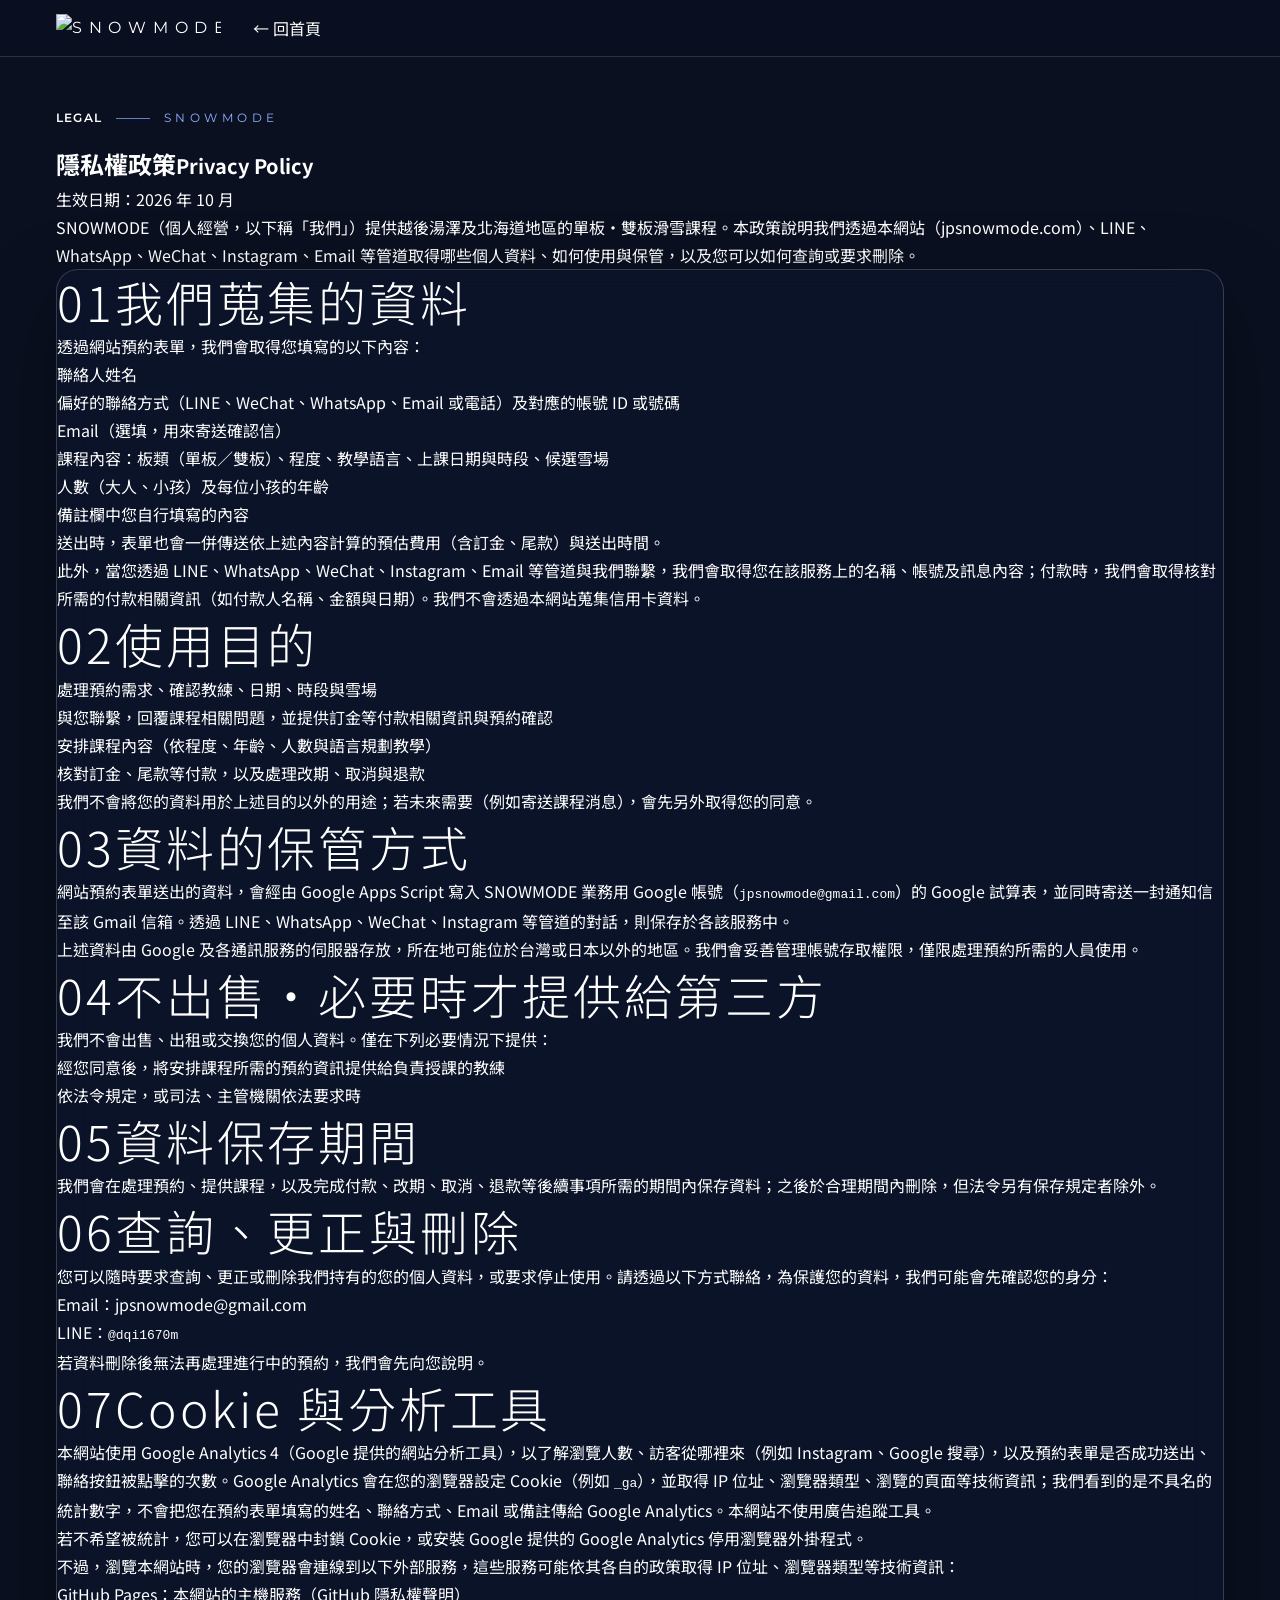
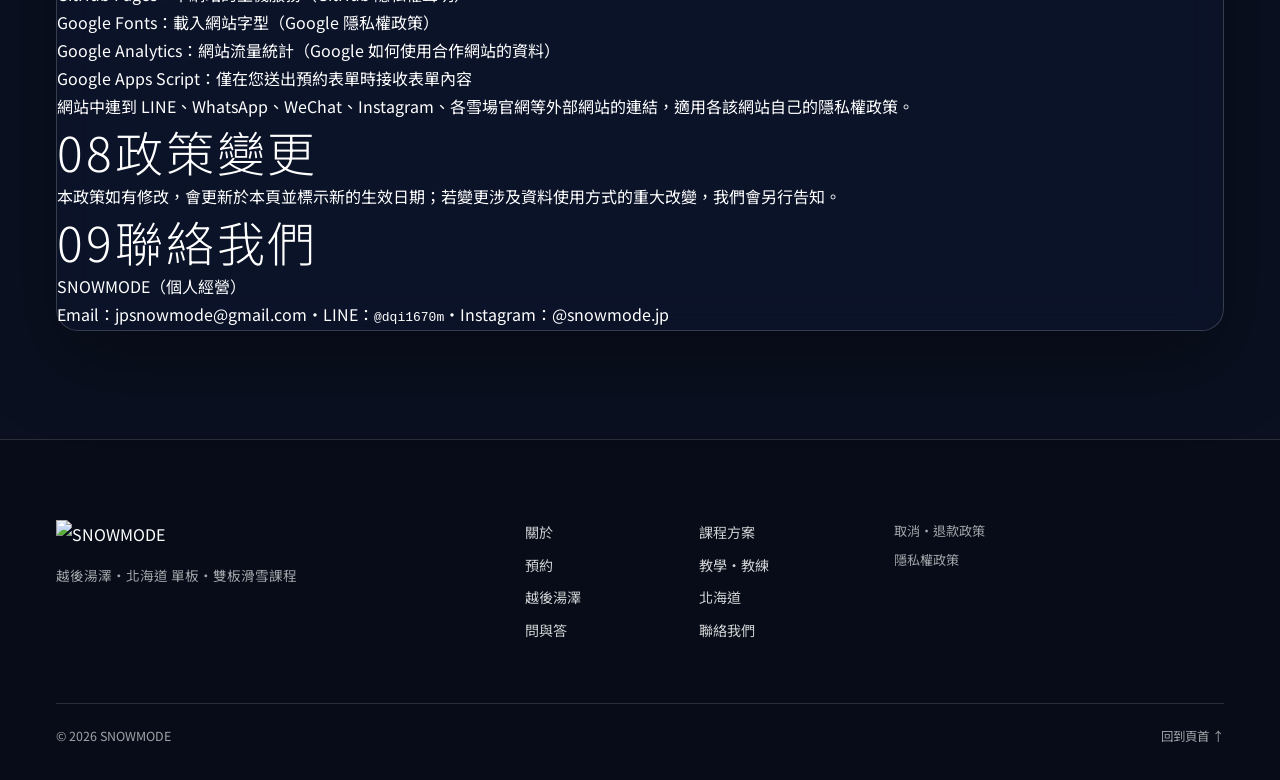
==== privacy.html @ 92a585e7 "Owner opt-out from GA4 via ?me=1" ====
<!DOCTYPE html>
<html lang="zh-Hant-TW">
<head>
<meta charset="UTF-8">
<meta name="viewport" content="width=device-width, initial-scale=1.0">
<!-- Google tag (gtag.js) -->
<script>
  (function(){try{var u=new URL(location.href),m=u.searchParams.get('me');
  if(m==='1')localStorage.setItem('snowmode_me','1');else if(m==='0')localStorage.removeItem('snowmode_me');
  if(m!==null){u.searchParams.delete('me');history.replaceState(history.state,'',u.pathname+u.search+u.hash);}
  if(localStorage.getItem('snowmode_me')==='1')window['ga-disable-G-LVQTKBTQY5']=true;}catch(e){}})();
</script>
<script async src="https://www.googletagmanager.com/gtag/js?id=G-LVQTKBTQY5"></script>
<script>
  window.dataLayer = window.dataLayer || [];
  function gtag(){dataLayer.push(arguments);}
  gtag('js', new Date());

  gtag('config', 'G-LVQTKBTQY5');
</script>
<title>隱私權政策｜SNOWMODE 滑雪學校</title>
<meta name="theme-color" content="#0a1020">
<link rel="icon" type="image/svg+xml" href="img/logo/c-carve-favicon.svg?v=full">
<link rel="icon" type="image/png" sizes="32x32" href="img/logo/c-carve-favicon-32.png?v=full">
<link rel="apple-touch-icon" sizes="180x180" href="img/logo/apple-touch-icon.png?v=full">
<link rel="icon" type="image/png" sizes="48x48" href="img/logo/favicon-48.png?v=full">
<link rel="icon" type="image/png" sizes="96x96" href="img/logo/favicon-96.png?v=full">
<link rel="icon" type="image/png" sizes="192x192" href="img/logo/favicon-192.png?v=full">
<link rel="icon" href="/favicon.ico?v=full" sizes="any">
<link rel="preconnect" href="https://fonts.googleapis.com">
<link rel="preconnect" href="https://fonts.gstatic.com" crossorigin>
<link href="https://fonts.googleapis.com/css2?family=Montserrat:wght@200;300;400;600;700&family=Noto+Sans+TC:wght@300;400;500;700&display=swap" rel="stylesheet">
<link rel="stylesheet" href="style.css?v=audit1">
<link rel="stylesheet" href="legal.css?v=1">
</head>
<body>
<header class="nav solid lg-nav" id="nav">
  <a class="brand" href="index.html" aria-label="SNOWMODE 回到首頁"><img src="img/logo/c-carve-lockup-dark.svg?v=silver" alt="SNOWMODE" width="165" height="28"></a>
  <a class="lg-home" href="index.html">← 回首頁</a>
</header>
<main>
<article class="sec lg" aria-labelledby="pp-title">
  <p class="kicker"><span>LEGAL</span>SNOWMODE</p>
  <h1 id="pp-title">隱私權<b>政策</b><small>Privacy Policy</small></h1>
  <p class="lg-meta">生效日期：2026 年 10 月</p>
  <p class="lg-lead">SNOWMODE（個人經營，以下稱「我們」）提供越後湯澤及北海道地區的單板・雙板滑雪課程。本政策說明我們透過本網站（jpsnowmode.com）、LINE、WhatsApp、WeChat、Instagram、Email 等管道取得哪些個人資料、如何使用與保管，以及您可以如何查詢或要求刪除。</p>

  <div class="glass lg-card">
    <h2><span>01</span>我們蒐集的資料</h2>
    <p>透過網站預約表單，我們會取得您填寫的以下內容：</p>
    <ul>
      <li>聯絡人姓名</li>
      <li>偏好的聯絡方式（LINE、WeChat、WhatsApp、Email 或電話）及對應的帳號 ID 或號碼</li>
      <li>Email（選填，用來寄送確認信）</li>
      <li>課程內容：板類（單板／雙板）、程度、教學語言、上課日期與時段、候選雪場</li>
      <li>人數（大人、小孩）及每位小孩的年齡</li>
      <li>備註欄中您自行填寫的內容</li>
    </ul>
    <p>送出時，表單也會一併傳送依上述內容計算的預估費用（含訂金、尾款）與送出時間。</p>
    <p>此外，當您透過 LINE、WhatsApp、WeChat、Instagram、Email 等管道與我們聯繫，我們會取得您在該服務上的名稱、帳號及訊息內容；付款時，我們會取得核對所需的付款相關資訊（如付款人名稱、金額與日期）。我們不會透過本網站蒐集信用卡資料。</p>

    <h2><span>02</span>使用目的</h2>
    <ul>
      <li>處理預約需求、確認教練、日期、時段與雪場</li>
      <li>與您聯繫，回覆課程相關問題，並提供訂金等付款相關資訊與預約確認</li>
      <li>安排課程內容（依程度、年齡、人數與語言規劃教學）</li>
      <li>核對訂金、尾款等付款，以及處理改期、取消與退款</li>
    </ul>
    <p>我們不會將您的資料用於上述目的以外的用途；若未來需要（例如寄送課程消息），會先另外取得您的同意。</p>

    <h2><span>03</span>資料的保管方式</h2>
    <p>網站預約表單送出的資料，會經由 Google Apps Script 寫入 SNOWMODE 業務用 Google 帳號（<code>jpsnowmode@gmail.com</code>）的 Google 試算表，並同時寄送一封通知信至該 Gmail 信箱。透過 LINE、WhatsApp、WeChat、Instagram 等管道的對話，則保存於各該服務中。</p>
    <p>上述資料由 Google 及各通訊服務的伺服器存放，所在地可能位於台灣或日本以外的地區。我們會妥善管理帳號存取權限，僅限處理預約所需的人員使用。</p>

    <h2><span>04</span>不出售・必要時才提供給第三方</h2>
    <p>我們不會出售、出租或交換您的個人資料。僅在下列必要情況下提供：</p>
    <ul>
      <li>經您同意後，將安排課程所需的預約資訊提供給負責授課的教練</li>
      <li>依法令規定，或司法、主管機關依法要求時</li>
    </ul>

    <h2><span>05</span>資料保存期間</h2>
    <p>我們會在處理預約、提供課程，以及完成付款、改期、取消、退款等後續事項所需的期間內保存資料；之後於合理期間內刪除，但法令另有保存規定者除外。</p>

    <h2><span>06</span>查詢、更正與刪除</h2>
    <p>您可以隨時要求查詢、更正或刪除我們持有的您的個人資料，或要求停止使用。請透過以下方式聯絡，為保護您的資料，我們可能會先確認您的身分：</p>
    <ul>
      <li>Email：<a href="mailto:jpsnowmode@gmail.com">jpsnowmode@gmail.com</a></li>
      <li>LINE：<code>@dqi1670m</code></li>
    </ul>
    <p>若資料刪除後無法再處理進行中的預約，我們會先向您說明。</p>

    <h2><span>07</span>Cookie 與分析工具</h2>
    <p>本網站使用 Google Analytics 4（Google 提供的網站分析工具），以了解瀏覽人數、訪客從哪裡來（例如 Instagram、Google 搜尋），以及預約表單是否成功送出、聯絡按鈕被點擊的次數。Google Analytics 會在您的瀏覽器設定 Cookie（例如 <code>_ga</code>），並取得 IP 位址、瀏覽器類型、瀏覽的頁面等技術資訊；我們看到的是不具名的統計數字，不會把您在預約表單填寫的姓名、聯絡方式、Email 或備註傳給 Google Analytics。本網站不使用廣告追蹤工具。</p>
    <p>若不希望被統計，您可以在瀏覽器中封鎖 Cookie，或安裝 Google 提供的 <a href="https://tools.google.com/dlpage/gaoptout" target="_blank" rel="noopener">Google Analytics 停用瀏覽器外掛程式</a>。</p>
    <p>不過，瀏覽本網站時，您的瀏覽器會連線到以下外部服務，這些服務可能依其各自的政策取得 IP 位址、瀏覽器類型等技術資訊：</p>
    <ul>
      <li>GitHub Pages：本網站的主機服務（<a href="https://docs.github.com/site-policy/privacy-policies/github-general-privacy-statement" target="_blank" rel="noopener">GitHub 隱私權聲明</a>）</li>
      <li>Google Fonts：載入網站字型（<a href="https://policies.google.com/privacy" target="_blank" rel="noopener">Google 隱私權政策</a>）</li>
      <li>Google Analytics：網站流量統計（<a href="https://policies.google.com/technologies/partner-sites" target="_blank" rel="noopener">Google 如何使用合作網站的資料</a>）</li>
      <li>Google Apps Script：僅在您送出預約表單時接收表單內容</li>
    </ul>
    <p>網站中連到 LINE、WhatsApp、WeChat、Instagram、各雪場官網等外部網站的連結，適用各該網站自己的隱私權政策。</p>

    <h2><span>08</span>政策變更</h2>
    <p>本政策如有修改，會更新於本頁並標示新的生效日期；若變更涉及資料使用方式的重大改變，我們會另行告知。</p>

    <h2><span>09</span>聯絡我們</h2>
    <p>SNOWMODE（個人經營）<br>Email：<a href="mailto:jpsnowmode@gmail.com">jpsnowmode@gmail.com</a>・LINE：<code>@dqi1670m</code>・Instagram：<a href="https://www.instagram.com/snowmode.jp/" target="_blank" rel="noopener">@snowmode.jp</a></p>
  </div>
</article>
</main>

<footer class="foot">
  <div class="wrap foot-grid">
    <div>
      <a class="foot-brand" href="index.html" aria-label="SNOWMODE 回到首頁"><img src="img/logo/c-carve-lockup-dark.svg?v=silver" alt="SNOWMODE" width="188" height="32"></a>
      <p class="foot-desc">越後湯澤・北海道 單板・雙板滑雪課程</p>
    </div>
    <nav aria-label="頁尾導覽"><a href="index.html#about">關於</a><a href="index.html#lessons">課程方案</a><a href="index.html#booking">預約</a><a href="index.html#method">教學・教練</a><a href="index.html#yuzawa">越後湯澤</a><a href="index.html#hokkaido">北海道</a><a href="index.html#faq">問與答</a><a href="index.html#contact">聯絡我們</a></nav>
    <div class="foot-legal">
      <p><a href="index.html#faq">取消・退款政策</a></p>
      <p><a href="privacy.html">隱私權政策</a></p>
    </div>
  </div>
  <div class="wrap foot-bottom">
    <p>© 2026 SNOWMODE</p>
    <a href="#nav">回到頁首 ↑</a>
  </div>
</footer>
</body>
</html>
---- style.css ----
/* SNOWMODE — style A "immersive photo" full site */
:root{
  --blue:#2f6bff; --blue-2:#8fb0ff; --blue-3:#cfdcff;
  --night:#0a1020; --night-2:#0d1629; --night-3:#111c34;
  --line:rgba(255,255,255,.14); --line-2:rgba(255,255,255,.28);
  --mute:rgba(255,255,255,.62); --ok:#7fe0b2; --warn:#ffcf8a; --bad:#ff9a9a;
  --r:22px; --pad:56px; --max:1200px;
  --sans:"Noto Sans TC",system-ui,-apple-system,"PingFang TC","Microsoft JhengHei",sans-serif;
  --lat:"Montserrat","Noto Sans TC",sans-serif;
}
*{box-sizing:border-box;margin:0;padding:0}
html{scroll-behavior:smooth;scroll-padding-top:84px;-webkit-text-size-adjust:100%}
html,body{overflow-x:clip}
body{font-family:var(--sans);background:var(--night);color:#fff;line-height:1.75;-webkit-font-smoothing:antialiased}
ul,ol{list-style:none}
img{display:block;max-width:100%}
a{color:inherit;text-decoration:none}
button,input,select,textarea{font:inherit;color:inherit}
button{cursor:pointer}
[hidden]{display:none!important}
.sr-only{position:absolute;width:1px;height:1px;overflow:hidden;clip:rect(0 0 0 0);white-space:nowrap}
:focus-visible{outline:2px solid var(--blue-2);outline-offset:3px;border-radius:6px}
.skip{position:absolute;left:12px;top:-60px;z-index:100;background:var(--blue);padding:8px 14px;border-radius:999px}
.skip:focus{top:12px}
.wrap{max-width:var(--max);margin:0 auto}

/* ---------- buttons / shared ---------- */
.btn{display:inline-flex;align-items:center;justify-content:center;gap:8px;border-radius:999px;padding:12px 26px;font-weight:700;font-size:.95rem;border:1px solid transparent;transition:transform .2s,box-shadow .2s,background .2s,border-color .2s;white-space:nowrap}
.btn-main{background:var(--blue);color:#fff;box-shadow:0 10px 30px rgba(47,107,255,.45)}
.btn-main:hover{transform:translateY(-2px);box-shadow:0 14px 36px rgba(47,107,255,.6)}
.btn-main:disabled{opacity:.6;cursor:wait;transform:none}
.btn-ghost{background:transparent;border-color:var(--line-2);color:#fff;font-weight:500}
.btn-ghost:hover{border-color:#fff}
.glass{background:rgba(14,22,44,.5);backdrop-filter:blur(18px) saturate(140%);-webkit-backdrop-filter:blur(18px) saturate(140%);border:1px solid rgba(255,255,255,.18);border-radius:var(--r);box-shadow:0 30px 80px rgba(0,0,0,.35)}
.fine{font-size:.78rem;color:var(--mute)}
.ph{font-size:.82rem;color:var(--mute);margin-top:10px}
.lbl{font-size:.82rem;color:rgba(255,255,255,.8);margin:14px 0 8px}
.chips{display:flex;flex-wrap:wrap;gap:8px}
.chips label{position:relative}
.chips input,.opt input{position:absolute;opacity:0;pointer-events:none}
.chips span{display:inline-block;padding:8px 16px;border-radius:999px;border:1px solid rgba(255,255,255,.4);font-size:.9rem;transition:.2s;cursor:pointer}
.chips label:hover span{border-color:#fff}
.chips input:checked+span{background:#fff;color:var(--night);border-color:#fff;font-weight:500}
.chips input:focus-visible+span,.opt input:focus-visible+span{outline:2px solid var(--blue-2);outline-offset:2px}
.fld{display:flex;flex-direction:column;gap:6px;font-size:.82rem;color:rgba(255,255,255,.85);margin-top:14px;min-width:0}
.fld em,.agree em{color:var(--blue-2);font-style:normal}
.fld input,.fld select,.fld textarea{width:100%;min-width:0;background:rgba(255,255,255,.1);border:1px solid rgba(255,255,255,.28);color:#fff;border-radius:12px;padding:11px 12px;font-size:.95rem;transition:border-color .2s,background .2s}
.fld textarea{resize:vertical;min-height:84px}
.fld input:focus,.fld select:focus,.fld textarea:focus{outline:none;border-color:var(--blue-2);background:rgba(255,255,255,.14)}
.fld select option{color:#111;background:#fff}
.fld input::placeholder,.fld textarea::placeholder{color:rgba(255,255,255,.4)}
.fld input[type=date]{color-scheme:dark;min-height:46px;display:block;width:100%;max-width:100%;min-width:0;box-sizing:border-box;-webkit-appearance:none;appearance:none;text-align:left}
.fld input[type=date]::-webkit-date-and-time-value{text-align:left}
.fld .invalid,.fld [aria-invalid=true]{border-color:var(--bad)!important}
.err{font-size:.76rem;color:var(--bad);min-height:0}
.err:empty{display:none}
.row2{display:grid;grid-template-columns:1fr 1fr;gap:0 14px}

/* ---------- header ---------- */
.nav{position:fixed;top:0;left:0;right:0;z-index:50;display:flex;align-items:center;gap:32px;padding:24px var(--pad);transition:background .3s,padding .3s,border-color .3s;border-bottom:1px solid transparent}
.nav.solid{background:rgba(10,16,32,.72);backdrop-filter:blur(16px);-webkit-backdrop-filter:blur(16px);padding-top:14px;padding-bottom:14px;border-bottom-color:var(--line)}
.brand{font-family:var(--lat);font-weight:400;letter-spacing:.42em;font-size:1rem;white-space:nowrap;display:inline-flex;align-items:center;position:relative;z-index:2}
.brand b{font-weight:700}
.brand img{height:28px;width:auto}
.links{display:flex;gap:28px;margin-left:auto;font-size:.9rem}
.links a{opacity:.88;transition:opacity .2s;position:relative}
.links a:hover{opacity:1}
.links a::after{content:"";position:absolute;left:0;right:0;bottom:-6px;height:1px;background:var(--blue-2);transform:scaleX(0);transition:transform .25s}
.links a:hover::after{transform:scaleX(1)}
.links .menu-cta{display:none}
.nav-cta{border:1px solid rgba(255,255,255,.6);padding:9px 22px;border-radius:999px;font-size:.88rem;transition:.2s;white-space:nowrap}
.nav-cta:hover{background:#fff;color:var(--night)}
.menu-btn{display:none;position:relative;z-index:2;width:44px;height:44px;border-radius:50%;border:1px solid rgba(255,255,255,.5);background:rgba(10,16,32,.25);margin-left:auto}
.menu-btn span{position:absolute;left:13px;right:13px;height:1.5px;background:#fff;transition:transform .3s,top .3s}
.menu-btn span:first-child{top:17px}.menu-btn span:last-child{top:25px}
.menu-open .menu-btn span:first-child{top:21px;transform:rotate(45deg)}
.menu-open .menu-btn span:last-child{top:21px;transform:rotate(-45deg)}

/* ---------- hero ---------- */
.hero{position:relative;min-height:100vh;min-height:100svh;display:grid;grid-template-columns:minmax(0,1fr) 400px;gap:56px;align-items:end;padding:130px var(--pad) 80px;overflow:hidden;isolation:isolate}
.hero-bg{position:absolute;inset:0;z-index:-2;background:url(img/hero-yuzawa.jpg) center 45%/cover no-repeat;transform:scale(1.04);animation:heroZoom 18s ease-out both}
@keyframes heroZoom{from{transform:scale(1.12)}to{transform:scale(1.04)}}
.hero::after{content:"";position:absolute;inset:0;z-index:-1;background:linear-gradient(180deg,rgba(10,16,32,.55) 0%,rgba(10,16,32,.1) 35%,rgba(10,16,32,.35) 65%,rgba(10,16,32,1) 100%),linear-gradient(90deg,rgba(10,16,32,.6),transparent 60%)}
.eyebrow{font-family:var(--lat);font-size:.76rem;letter-spacing:.4em;color:var(--blue-3);margin-bottom:18px;text-shadow:0 1px 8px rgba(0,0,0,.4)}
.hero h1{font-family:var(--lat);font-weight:200;font-size:clamp(2.6rem,6.2vw,7rem);letter-spacing:.1em;line-height:1;text-shadow:0 10px 40px rgba(0,0,0,.25)}
.hero h1 b{font-weight:700}
.lead{font-size:clamp(1.1rem,2vw,1.45rem);font-weight:300;margin-top:22px;max-width:30em;text-shadow:0 2px 16px rgba(0,0,0,.35)}
.note{font-size:.78rem;opacity:.65;margin-top:6px}
.facts{display:flex;flex-wrap:wrap;gap:14px 38px;margin-top:40px;padding-top:22px;border-top:1px solid rgba(255,255,255,.25);font-size:.86rem}
.facts dt{font-family:var(--lat);font-weight:600;font-size:.7rem;letter-spacing:.2em;color:var(--blue-2)}
.quick{padding:26px}
.quick-title{font-size:1.25rem;font-weight:700}
.mini-prog{display:flex;gap:14px;flex-wrap:wrap;font-size:.8rem;margin:10px 0 4px;padding-bottom:12px;border-bottom:1px solid rgba(255,255,255,.18)}
.mini-prog li{display:flex;align-items:center;gap:6px;opacity:.55}
.mini-prog li.on{opacity:1}
.mini-prog span{width:22px;height:22px;border-radius:50%;border:1px solid #fff;display:grid;place-items:center;font-size:.72rem}
.mini-prog li.on span{background:var(--blue);border-color:var(--blue)}
.quick-foot{display:flex;align-items:center;justify-content:space-between;gap:12px;margin-top:22px}
.quick-foot .fine{max-width:12em;line-height:1.5}
.scroll-cue{position:absolute;left:50%;bottom:22px;width:24px;height:38px;border:1px solid rgba(255,255,255,.5);border-radius:14px;transform:translateX(-50%)}
.scroll-cue span{position:absolute;left:50%;top:8px;width:2px;height:7px;margin-left:-1px;background:#fff;border-radius:2px;animation:cue 1.8s infinite}
@keyframes cue{0%{opacity:0;transform:translateY(0)}40%{opacity:1}100%{opacity:0;transform:translateY(10px)}}

/* ---------- sections ---------- */
.sec{padding:108px var(--pad);position:relative}
.sec-head{margin-bottom:44px}
.sec-head.split{display:flex;justify-content:space-between;align-items:end;gap:24px;flex-wrap:wrap}
.kicker{font-family:var(--lat);font-size:.74rem;letter-spacing:.38em;color:var(--blue-2);margin-bottom:14px;display:flex;align-items:center;gap:14px}
.kicker span{font-weight:600;color:#fff;letter-spacing:.1em}
.kicker span::after{content:"";display:inline-block;width:34px;height:1px;background:var(--blue-2);vertical-align:middle;margin-left:14px;opacity:.7}
.sec h2{font-weight:300;font-size:clamp(1.9rem,3.8vw,3rem);letter-spacing:.06em;line-height:1.3}
.sec h2 b{font-weight:700;color:var(--blue-2)}

/* lessons */
.lessons{background:linear-gradient(180deg,var(--night),var(--night-2))}
.lesson-intro{margin-bottom:40px;max-width:920px}
.lesson-lead{font-size:1.05rem;font-weight:300;line-height:1.9;color:rgba(255,255,255,.86);margin:0 0 28px;max-width:40em}
.lesson-points{display:grid;grid-template-columns:repeat(2,minmax(0,1fr));gap:16px;margin:0 0 22px;padding:0;list-style:none}
.lesson-points li{padding:22px 22px 20px;border-radius:var(--r);border:1px solid rgba(255,255,255,.12);background:linear-gradient(160deg,rgba(255,255,255,.07),rgba(255,255,255,.02))}
.lesson-points h3{font-size:1.05rem;margin:0 0 10px;letter-spacing:.04em}
.lesson-points p{margin:0;font-size:.92rem;line-height:1.75;color:rgba(255,255,255,.78)}
.lesson-points b{color:#fff;font-weight:600}
.lesson-scope{display:grid;grid-template-columns:repeat(2,minmax(0,1fr));gap:16px;margin:0 0 22px}
.lesson-inc,.lesson-exc{padding:20px 22px;border-radius:var(--r);border:1px solid rgba(255,255,255,.12);background:rgba(255,255,255,.04)}
.lesson-inc h3,.lesson-exc h3{font-size:.92rem;margin:0 0 12px;letter-spacing:.08em;color:var(--blue-2)}
.lesson-inc ul,.lesson-exc ul{margin:0;padding:0;list-style:none;display:grid;gap:8px}
.lesson-inc li,.lesson-exc li{position:relative;padding-left:16px;font-size:.9rem;line-height:1.55;color:rgba(255,255,255,.82)}
.lesson-inc li::before,.lesson-exc li::before{content:"";position:absolute;left:0;top:.55em;width:7px;height:7px;border-radius:50%}
.lesson-inc li::before{background:var(--blue-2)}
.lesson-exc li::before{background:rgba(255,255,255,.35)}
.lesson-next{font-size:.88rem;line-height:1.7;color:var(--mute);margin:0;max-width:42em}
.lesson-next a{color:#fff;text-decoration:underline;text-underline-offset:3px}
.lesson-next a:hover{color:var(--blue-2)}
@media (max-width:720px){
  .lesson-points,.lesson-scope{grid-template-columns:minmax(0,1fr)}
  .lesson-lead{font-size:.98rem}
  .lesson-points li{padding:18px 18px 16px}
}
/* ski/board switch (booking step 1) — styled after the silver c-carve logo (silver pill track + silver S-carve knob) */
.disc-switch{display:flex;align-items:center;gap:14px;flex-wrap:nowrap;max-width:100%;padding:4px 0}
.ds-label{display:inline-flex;align-items:baseline;gap:6px;font-size:.95rem;white-space:nowrap;color:rgba(255,255,255,.6);cursor:pointer;user-select:none;-webkit-user-select:none;transition:color .25s ease;padding:8px 0}
.ds-label small{font-family:var(--lat);font-size:.68rem;letter-spacing:.14em;opacity:.8}
.ds-label.on{color:#fff;font-weight:700;text-shadow:0 0 16px rgba(255,255,255,.55)}
.ds-label:hover{color:#fff}
.ds-track{position:relative;flex:none;width:76px;height:38px;border-radius:999px;padding:0;border:2px solid var(--line-2);background:rgba(255,255,255,.06);transition:background-color .25s ease,border-color .25s ease,box-shadow .25s ease}
.ds-track:hover{border-color:rgba(255,255,255,.5)}
.ds-track:focus-visible{outline:2px solid var(--blue-2);outline-offset:4px;border-radius:999px}
.ds-knob{position:absolute;top:2px;left:2px;width:30px;height:30px;border-radius:50%;box-shadow:0 2px 8px rgba(0,0,0,.4);transition:transform .25s cubic-bezier(.4,0,.2,1)}
.ds-knob img{display:block;width:100%;height:100%}
.disc-switch[data-state="雙板"] .ds-track{background:linear-gradient(180deg,#F2F4F7,#C4CAD2);border-color:rgba(255,255,255,.95);box-shadow:0 0 18px rgba(255,255,255,.35),0 0 4px rgba(255,255,255,.5),inset 0 1px 0 rgba(255,255,255,.9)}
.disc-switch[data-state="雙板"] .ds-knob{transform:translateX(38px);box-shadow:0 0 0 2px #0B0D10,0 2px 6px rgba(0,0,0,.3)}
@media (max-width:380px){.disc-switch{gap:10px}.ds-label small{display:none}}
.pkgs{display:grid;grid-template-columns:repeat(3,minmax(0,1fr));gap:22px}
.pkg{position:relative;display:flex;flex-direction:column;border-radius:var(--r);padding:32px 28px;background:linear-gradient(160deg,rgba(255,255,255,.08),rgba(255,255,255,.02));border:1px solid rgba(255,255,255,.12);transition:transform .25s,border-color .25s,box-shadow .25s}
.pkg:hover{transform:translateY(-4px);border-color:rgba(143,176,255,.5)}
.pkg.picked{border-color:var(--blue);box-shadow:0 0 0 1px var(--blue),0 20px 60px rgba(47,107,255,.3)}
.pkg-tag{line-height:0;margin:0}
.pkg-tag img{display:block;height:44px;width:auto}
.pkg h3{font-size:1.5rem;margin-top:14px}
.pkg-sub{font-size:.85rem;color:var(--mute)}
.pkg-desc{margin:14px 0;opacity:.88;font-size:.95rem}
.pkg-meta{display:flex;flex-wrap:wrap;gap:6px;font-size:.76rem}
.pkg-meta li{border:1px solid var(--line);border-radius:999px;padding:3px 10px;color:rgba(255,255,255,.75)}
.pkg-price{font-family:var(--lat);font-weight:600;font-size:1.8rem;margin:22px 0 18px;margin-top:auto;padding-top:22px}
.pkg-price small{font-family:var(--sans);font-weight:400;font-size:.78rem;color:var(--mute)}
.pkg-btn{width:100%;padding:12px;border-radius:999px;border:1px solid rgba(255,255,255,.4);background:transparent;color:#fff;font-weight:700;transition:.2s}
.pkg.picked .pkg-btn,.pkg-btn:hover{background:var(--blue);border-color:var(--blue)}

.prices{margin-top:34px;box-shadow:none;background:rgba(255,255,255,.04)}
.prices summary{list-style:none;display:flex;align-items:center;gap:16px;padding:22px 28px;cursor:pointer;flex-wrap:wrap}
.prices summary::-webkit-details-marker{display:none}
.pt-title{font-weight:700;font-size:1.1rem}
.pt-sub{font-size:.82rem;color:var(--mute)}
.pt-head{display:flex;flex-direction:column;gap:6px}
.pt-deadline{display:inline-flex;align-items:center;gap:10px;font-size:.78rem;font-weight:500;letter-spacing:.08em;color:var(--blue-2)}
.pt-deadline::before{content:"";width:18px;height:1px;background:var(--blue-2);opacity:.7}
.pt-deadline time{font-family:var(--lat);font-weight:600;letter-spacing:.06em;color:#fff}
.pt-ico{margin-left:auto;width:30px;height:30px;border-radius:50%;border:1px solid var(--line-2);position:relative;flex:none}
.pt-ico::before,.pt-ico::after{content:"";position:absolute;left:9px;right:9px;top:14px;height:1px;background:#fff;transition:transform .25s}
.pt-ico::after{transform:rotate(90deg)}
.prices[open] .pt-ico::after{transform:rotate(0)}
.pt-body{padding:0 28px 26px}
.pt-tabs{display:flex;gap:8px;flex-wrap:wrap;margin-bottom:16px}
.pt-tabs button{background:none;border:1px solid var(--line-2);border-radius:999px;padding:6px 16px;font-size:.85rem;color:#fff;transition:.2s}
.pt-tabs button.on{background:#fff;color:var(--night);border-color:#fff}
.table-scroll{overflow-x:auto;border-radius:14px;border:1px solid var(--line)}
.prices table{width:100%;border-collapse:collapse;font-size:.92rem;min-width:320px}
.prices th,.prices td{padding:14px 18px;text-align:left;border-bottom:1px solid var(--line)}
.prices tbody tr:last-child th,.prices tbody tr:last-child td{border-bottom:0}
.prices thead th{font-weight:500;font-size:.8rem;color:var(--blue-2);background:rgba(255,255,255,.04)}
.prices thead small{color:var(--mute);font-size:.72rem;margin-left:4px}
.prices td{font-family:var(--lat);font-weight:600}
.prices tbody th{font-weight:500}
.pt-note{font-size:.78rem;color:var(--mute);margin-top:14px}
.pt-note code{font-family:var(--lat);color:var(--blue-2)}
.prices tbody tr.pt-more td{font-family:var(--sans);font-weight:500;color:var(--blue-2)}
.prices+.prices{margin-top:22px}
.pt-tabs button small{font-size:.72rem;margin-left:4px;opacity:.72;font-weight:500}
.pt-panel[hidden]{display:none!important}
.prices table.hk{min-width:640px}
.prices table.hk td,.prices table.hk th{white-space:nowrap}
.prices table.hk thead th:not(:first-child){text-align:right}
.prices table.hk tbody th{text-align:left;font-weight:500}
.prices table.hk td{text-align:right;font-variant-numeric:tabular-nums;vertical-align:middle}
.price-cell{display:inline-flex;flex-direction:column;align-items:flex-end;gap:2px;line-height:1.25}
.price-cell .was{font-family:var(--lat);font-weight:500;font-size:.72rem;color:rgba(255,255,255,.42);text-decoration:line-through;text-decoration-thickness:1px;text-decoration-color:rgba(255,255,255,.45)}
.price-cell .now{font-family:var(--lat);font-weight:700;font-size:.95rem;color:#fff}
.hk-season{margin-top:18px;padding:16px 18px;border-radius:14px;border:1px solid var(--line);background:rgba(255,255,255,.03);font-size:.82rem;color:rgba(255,255,255,.82);line-height:1.7}
.hk-season strong{color:#fff;font-weight:600}
.hk-season ul{margin:8px 0 0;padding:0}
.hk-season li{display:flex;flex-wrap:wrap;gap:6px 14px;padding:4px 0;border-bottom:1px solid rgba(255,255,255,.06)}
.hk-season li:last-child{border-bottom:0}
.hk-season .lab{min-width:5.5em;color:var(--blue-2);font-weight:500}
.hk-season .dates{color:var(--mute);font-size:.78rem}
.hk-season .fee{font-family:var(--lat);font-weight:600;color:#fff;margin-left:auto}
.hk-season .hint{margin-top:10px;font-size:.76rem;color:var(--mute)}
.eb-hero{position:relative;overflow:hidden;display:flex;align-items:center;justify-content:space-between;gap:16px 28px;flex-wrap:nowrap;margin:0 0 22px;padding:26px 30px;border-radius:16px;border:1px solid rgba(143,176,255,.45);background:radial-gradient(120% 140% at 0% 0%,rgba(47,107,255,.38) 0%,rgba(47,107,255,0) 60%),linear-gradient(135deg,rgba(47,107,255,.22) 0%,rgba(14,22,44,.55) 70%);box-shadow:0 0 0 1px rgba(47,107,255,.18) inset,0 18px 50px rgba(47,107,255,.22)}
.eb-hero::after{content:"";position:absolute;inset:0;pointer-events:none;background:linear-gradient(115deg,transparent 40%,rgba(255,255,255,.07) 50%,transparent 60%)}
.eb-copy{display:flex;flex-direction:column;gap:8px;min-width:0;position:relative}
.eb-kicker{font-family:var(--lat);font-size:.72rem;font-weight:600;letter-spacing:.38em;color:var(--blue-2)}
.eb-title{margin:0;font-weight:700;line-height:1.1;letter-spacing:.08em;font-size:clamp(2rem,4.2vw,2.9rem);color:#fff;text-shadow:0 6px 30px rgba(47,107,255,.45)}
.eb-sub{margin:0;font-size:1.02rem;font-weight:500;letter-spacing:.06em;color:var(--blue-3)}
.eb-sub b,.eb-sub time{font-family:var(--lat);font-weight:700;color:#fff;letter-spacing:.04em}
.eb-badge{position:relative;flex:none;display:flex;flex-direction:column;align-items:center;justify-content:center;width:128px;height:128px;border-radius:50%;background:radial-gradient(circle at 30% 25%,#5b8cff 0%,var(--blue) 55%,#1d4fd6 100%);box-shadow:0 0 0 6px rgba(47,107,255,.18),0 14px 36px rgba(47,107,255,.5);color:#fff;line-height:1}
.eb-badge .n{font-family:var(--lat);font-weight:700;font-size:2.9rem;letter-spacing:-.02em}
.eb-badge .n small{font-family:var(--sans);font-size:1.25rem;font-weight:700;margin-left:2px}
.eb-badge .off{margin-top:6px;font-family:var(--lat);font-size:.7rem;font-weight:600;letter-spacing:.22em;opacity:.9}
.eb-badge--text .n{font-family:var(--sans);font-size:2.1rem;letter-spacing:.04em}
.eb-badge--text .off{font-size:.82rem;letter-spacing:.08em;margin-top:8px}
.est-note{font-size:.78rem;font-weight:500;color:var(--mute)}
@media (max-width:560px){
  .eb-hero{padding:20px 18px}
  .eb-title{font-size:1.9rem}
  .eb-sub{font-size:.92rem}
  .eb-badge{width:82px;height:82px;box-shadow:0 0 0 4px rgba(47,107,255,.18),0 10px 26px rgba(47,107,255,.5)}
  .eb-badge .n{font-size:1.85rem}
  .eb-badge .n small{font-size:.85rem}
  .eb-badge .off{font-size:.55rem;letter-spacing:.14em;margin-top:4px}
  .eb-badge--text .n{font-size:1.35rem}
  .eb-badge--text .off{font-size:.62rem;letter-spacing:.04em;margin-top:5px}
  .hk-season .fee{margin-left:0}
}

/* booking */
.booking{background:radial-gradient(1000px 500px at 85% 20%,rgba(47,107,255,.16),transparent 60%),linear-gradient(180deg,var(--night-2),var(--night))}
.book-grid{display:grid;grid-template-columns:minmax(0,.85fr) minmax(0,1.15fr);gap:64px;align-items:start}
.book-intro{position:sticky;top:110px}
.book-lead{margin:20px 0 28px;color:rgba(255,255,255,.8);max-width:28em}
.live{padding:22px 24px;box-shadow:none;margin-bottom:14px}
.live-title{font-family:var(--lat);font-size:.72rem;letter-spacing:.3em;color:var(--blue-2);margin-bottom:10px}
.live dl div{display:grid;grid-template-columns:4.5em 1fr;gap:10px;padding:7px 0;border-bottom:1px solid var(--line);font-size:.9rem}
.live dt{color:var(--mute)}
.live dd{overflow-wrap:anywhere;white-space:pre-line}
.live-price{display:flex;align-items:baseline;gap:10px;flex-wrap:wrap;margin-top:14px}
.live-price span{font-size:.82rem;color:var(--mute)}
.live-price strong{font-family:var(--lat);font-size:1.5rem}
.live-price small{font-size:.74rem;color:var(--mute)}
.wiz{padding:30px 32px;min-width:0}
.prog{display:grid;grid-template-columns:repeat(4,1fr);gap:8px;margin-bottom:6px}
.prog li{position:relative}
.prog button{width:100%;background:none;border:0;border-top:2px solid rgba(255,255,255,.18);padding:12px 0 0;display:flex;align-items:center;gap:8px;font-size:.85rem;color:rgba(255,255,255,.55);text-align:left;cursor:default;transition:.2s}
.prog span{width:24px;height:24px;border-radius:50%;border:1px solid currentColor;display:grid;place-items:center;font-size:.72rem;font-family:var(--lat);flex:none}
.prog li.on button{color:#fff;border-top-color:var(--blue)}
.prog li.on span{background:var(--blue);border-color:var(--blue)}
.prog li.done button{color:#fff;border-top-color:var(--blue-2);cursor:pointer}
.prog li.done span{background:rgba(143,176,255,.2);border-color:var(--blue-2)}
.step{border:0;display:none;min-width:0}
.step.on{display:block;animation:stepIn .35s ease}
@keyframes stepIn{from{opacity:0;transform:translateY(8px)}to{opacity:1;transform:none}}
.step-title{font-size:1.3rem;font-weight:700;padding-top:22px;margin-bottom:4px}
.hint{font-size:.85rem;color:var(--mute);margin-bottom:12px}
.opt3{display:grid;grid-template-columns:repeat(3,minmax(0,1fr));gap:10px}
.opt{position:relative;cursor:pointer}
.opt span{display:flex;flex-direction:column;gap:2px;height:100%;padding:14px 16px;border-radius:16px;border:1px solid rgba(255,255,255,.25);transition:.2s}
.opt b{font-size:1rem}.opt small{font-size:.76rem;color:var(--mute)}
.opt:hover span{border-color:rgba(255,255,255,.6)}
.opt input:checked+span{border-color:var(--blue);background:rgba(47,107,255,.18);box-shadow:0 0 0 1px var(--blue),0 10px 30px rgba(47,107,255,.25)}

.cal{border:1px solid var(--line);border-radius:18px;padding:14px 16px 16px;background:rgba(255,255,255,.03)}
.cal-head{display:flex;align-items:center;justify-content:space-between;margin-bottom:8px}
.cal-month{font-family:var(--lat);font-weight:600;letter-spacing:.08em}
.cal-nav{width:36px;height:36px;border-radius:50%;border:1px solid var(--line-2);background:none;font-size:1.2rem;line-height:1}
.cal-nav:disabled{opacity:.3;cursor:not-allowed}
.cal-dow,.cal-grid{display:grid;grid-template-columns:repeat(7,minmax(0,1fr));gap:4px;text-align:center}
.cal-dow span{font-size:.72rem;color:var(--mute);padding:4px 0}
.cal-grid button{aspect-ratio:1/1;max-height:46px;width:100%;border-radius:12px;border:1px solid transparent;background:none;font-family:var(--lat);font-size:.88rem;transition:.15s}
.cal-grid button:hover:not(:disabled){border-color:var(--line-2)}
.cal-grid button:disabled{opacity:.25;cursor:not-allowed}
.cal-grid button.today{border-color:rgba(143,176,255,.5)}
.cal-grid button[aria-pressed=true]{background:var(--blue);border-color:var(--blue);box-shadow:0 6px 18px rgba(47,107,255,.45);font-weight:600}
.days{display:flex;flex-direction:column;gap:8px;margin-top:14px}
.days li{display:flex;align-items:center;gap:10px;padding:8px 8px 8px 14px;border:1px solid var(--line);border-radius:14px;background:rgba(255,255,255,.04);font-size:.9rem}
.days .d-date{font-family:var(--lat);font-weight:600;min-width:6.5em}
.days select{flex:1;min-width:0;background:rgba(255,255,255,.08);border:1px solid var(--line-2);border-radius:10px;padding:6px 8px;color:#fff;font-size:.85rem}
.days select option{color:#111;background:#fff}
.days .d-del{width:32px;height:32px;border-radius:50%;border:1px solid var(--line-2);background:none;flex:none}
.days .d-del:hover{border-color:var(--bad);color:var(--bad)}
.days-empty{font-size:.85rem;color:var(--mute);margin-top:12px}
.stepper{display:flex;align-items:center;border:1px solid rgba(255,255,255,.28);border-radius:12px;overflow:hidden;background:rgba(255,255,255,.1)}
.stepper button{width:46px;height:46px;border:0;background:none;font-size:1.2rem;flex:none}
.stepper button:hover{background:rgba(255,255,255,.08)}
.fld .stepper input{border:0;background:none;text-align:center;border-radius:0;padding:0;height:46px;-moz-appearance:textfield;appearance:textfield}
.stepper input::-webkit-outer-spin-button,.stepper input::-webkit-inner-spin-button{-webkit-appearance:none;margin:0}

.summary{display:grid;grid-template-columns:6em 1fr;border:1px solid var(--line);border-radius:16px;overflow:hidden;margin-top:12px}
.summary dt,.summary dd{padding:10px 14px;border-bottom:1px solid var(--line);font-size:.9rem}
.summary dt{color:var(--mute);background:rgba(255,255,255,.03)}
.summary dd{overflow-wrap:anywhere;white-space:pre-line}
.summary dt:last-of-type,.summary dd:last-of-type{border-bottom:0}
.est{display:flex;align-items:baseline;gap:12px;flex-wrap:wrap;margin-top:16px;padding:16px 18px;border-radius:16px;background:rgba(47,107,255,.14);border:1px solid rgba(47,107,255,.5)}
.est span{font-size:.85rem;color:rgba(255,255,255,.8)}
.est strong{font-family:var(--lat);font-size:1.6rem}
.est small{font-size:.76rem;color:var(--mute)}
.est small{flex-basis:100%}
.est small .est-basis{font-weight:400}
.est strong.is-quote,.live-price strong.is-quote{font-family:var(--sans);font-size:1.05rem;font-weight:700;line-height:1.5}
.agree{display:flex;gap:10px;align-items:flex-start;margin-top:16px;font-size:.85rem;color:rgba(255,255,255,.85);cursor:pointer}
.agree input{width:18px;height:18px;margin-top:3px;accent-color:var(--blue);flex:none}
.wiz-msg{font-size:.86rem;min-height:1.4em;margin-top:14px;color:var(--warn)}
.wiz-msg.ok{color:var(--ok)}
.wiz-nav{display:flex;justify-content:flex-end;gap:10px;margin-top:10px;flex-wrap:wrap}
.wiz-est{display:none}
.sent{text-align:center;padding:40px 10px 20px}
.sent:focus{outline:none}
.done-ico{width:64px;height:64px;margin:0 auto 18px;border-radius:50%;display:grid;place-items:center;background:var(--blue);font-size:1.8rem;box-shadow:0 12px 40px rgba(47,107,255,.5)}
.sent h3{font-size:1.4rem;margin-bottom:8px}
.sent b{font-family:var(--lat)}
.done-sub{font-size:.88rem;color:var(--mute);max-width:28em;margin:12px auto 22px}

/* photo bands */
.band{position:relative;height:min(78vh,680px);min-height:380px;display:flex;align-items:center;justify-content:center;text-align:center;overflow:hidden;isolation:isolate}
.band img{position:absolute;inset:0;width:100%;height:100%;object-fit:cover;z-index:-2}
.band::after{content:"";position:absolute;inset:0;z-index:-1;background:linear-gradient(180deg,var(--night) 0%,rgba(10,16,32,.25) 22%,rgba(10,16,32,.25) 70%,var(--night) 100%)}
.band-copy{padding:0 24px}
.band-eyebrow{font-family:var(--lat);font-size:.76rem;letter-spacing:.5em;color:var(--blue-3);margin-bottom:16px;text-shadow:0 1px 10px rgba(0,0,0,.5)}
.band-line{font-weight:300;font-size:clamp(1.7rem,4.2vw,3.2rem);letter-spacing:.12em;line-height:1.5;text-shadow:0 4px 30px rgba(0,0,0,.45)}
.band-night img{object-position:center 60%}
.band-cta::after{background:linear-gradient(180deg,var(--night) 0%,rgba(10,16,32,.45) 25%,rgba(10,16,32,.55) 75%,var(--night) 100%)}
.band-cta .btn{margin-top:30px}

/* method + coaches */
.method{background:var(--night)}
.method-grid{display:grid;grid-template-columns:minmax(0,.9fr) minmax(0,1.1fr);gap:72px;align-items:start}
.method-photo{margin-top:34px;border-radius:var(--r);overflow:hidden;border:1px solid var(--line);position:relative}
.method-photo img{width:100%;height:auto;aspect-ratio:4/3;object-fit:cover;filter:saturate(.85)}
.method-photo::after{content:"";position:absolute;inset:0;background:linear-gradient(180deg,transparent 50%,rgba(10,16,32,.5))}
.principles li{display:grid;grid-template-columns:72px 1fr;gap:18px;padding:30px 0;border-bottom:1px solid var(--line)}
.principles li:first-child{padding-top:6px}
.p-no{font-family:var(--lat);font-weight:200;font-size:2.4rem;line-height:1;color:var(--blue-2)}
.principles h3{font-size:1.25rem;margin-bottom:8px}
.principles p{color:rgba(255,255,255,.75);font-size:.95rem}
.coaches{margin-top:100px}
.coaches-head{display:flex;align-items:baseline;gap:18px;flex-wrap:wrap;margin-bottom:26px}
.coaches-head h3{font-weight:300;font-size:1.8rem;letter-spacing:.1em}
.coaches-head .ph{margin:0}
.coach-row{display:grid;grid-template-columns:repeat(4,minmax(0,1fr));gap:20px}
.coach{padding:26px 22px;border-radius:var(--r);border:1px solid var(--line);background:linear-gradient(160deg,rgba(255,255,255,.07),rgba(255,255,255,.015));transition:.25s}
.coach:hover{border-color:rgba(143,176,255,.5);box-shadow:0 20px 50px rgba(47,107,255,.18);transform:translateY(-3px)}
.avatar{width:100%;aspect-ratio:1/1;border-radius:16px;margin-bottom:18px;display:grid;place-items:center;font-family:var(--lat);font-weight:200;font-size:3.4rem;color:rgba(255,255,255,.85);background:radial-gradient(circle at 30% 20%,rgba(143,176,255,.45),transparent 55%),linear-gradient(160deg,#1a2a55,#0c1428);border:1px solid var(--line)}
.coach:nth-child(2) .avatar{background:radial-gradient(circle at 70% 25%,rgba(47,107,255,.5),transparent 55%),linear-gradient(160deg,#172449,#0b1226)}
.coach:nth-child(3) .avatar{background:radial-gradient(circle at 40% 80%,rgba(143,176,255,.4),transparent 55%),linear-gradient(160deg,#1c2c58,#0d1529)}
.coach:nth-child(4) .avatar{background:radial-gradient(circle at 80% 80%,rgba(47,107,255,.45),transparent 55%),linear-gradient(160deg,#16244a,#0a1122)}
.coach-name{font-weight:700;font-size:1.05rem}
.coach-role{font-size:.82rem;color:var(--blue-2);margin-bottom:8px}
.coach-bio,.coach-lang{font-size:.84rem;color:rgba(255,255,255,.7)}

/* yuzawa */
.yuzawa{background:linear-gradient(180deg,var(--night),var(--night-2))}
.yz-head{max-width:720px}
.yz-lead{font-size:1.1rem;font-weight:300;color:rgba(255,255,255,.85);margin-top:18px}
.yz-grid{display:grid;grid-template-columns:minmax(0,1.3fr) minmax(0,1fr);gap:56px;align-items:center}
.yz-facts{display:grid;grid-template-columns:1fr 1fr;gap:18px}
.yz-facts li{padding:26px 24px;border-radius:var(--r);border:1px solid var(--line);background:rgba(255,255,255,.035)}
.yz-k{font-family:var(--lat);font-size:.7rem;letter-spacing:.3em;color:var(--blue-2)}
.yz-facts h3{font-size:1.15rem;margin:6px 0 6px}
.yz-facts li p:last-child{font-size:.9rem;color:rgba(255,255,255,.72)}
.route{padding:22px;border-radius:var(--r);border:1px solid var(--line);background:radial-gradient(400px 260px at 80% 20%,rgba(47,107,255,.2),transparent 70%),rgba(255,255,255,.02)}
.route svg{width:100%;height:auto;display:block}
.route figcaption{font-size:.76rem;color:var(--mute);margin-top:6px}
.yz-fine{margin-top:28px}

/* voices */
.voices{background:var(--night-2)}
.sample-flag{font-size:.8rem;color:var(--warn);border:1px solid rgba(255,207,138,.4);border-radius:999px;padding:5px 14px}
.voice-row{display:grid;grid-template-columns:repeat(3,minmax(0,1fr));gap:22px}
.voice{position:relative;padding:34px 28px 26px;box-shadow:none;background:rgba(255,255,255,.04);display:flex;flex-direction:column}
.voice::before{content:"“";position:absolute;top:6px;right:22px;font-family:var(--lat);font-size:5rem;line-height:1;color:var(--blue);opacity:.35}
.badge{align-self:flex-start;font-size:.72rem;color:var(--warn);border:1px solid rgba(255,207,138,.45);border-radius:999px;padding:2px 10px;margin-bottom:16px}
.voice blockquote{font-size:1rem;font-weight:300;line-height:1.9;flex:1}
.who{margin-top:22px;padding-top:16px;border-top:1px solid var(--line);font-weight:700;font-size:.92rem}
.who small{display:block;font-weight:400;color:var(--mute);font-size:.78rem}

/* faq */
.faq{background:linear-gradient(180deg,var(--night-2),var(--night))}
.faq-grid{display:grid;grid-template-columns:minmax(0,1.25fr) minmax(0,1fr);gap:64px;align-items:start}
.qa details{border-bottom:1px solid var(--line)}
.qa details:first-child{border-top:1px solid var(--line)}
.qa summary{list-style:none;cursor:pointer;padding:20px 44px 20px 0;position:relative;font-weight:500}
.qa summary::-webkit-details-marker{display:none}
.qa summary::after{content:"+";position:absolute;right:6px;top:50%;transform:translateY(-50%);font-family:var(--lat);font-weight:300;font-size:1.5rem;color:var(--blue-2);transition:transform .25s}
.qa details[open] summary::after{transform:translateY(-50%) rotate(45deg)}
.qa details p{padding:0 44px 22px 0;color:rgba(255,255,255,.75);font-size:.94rem}
.after{padding:32px 30px;border-radius:var(--r);border:1px solid var(--line);background:rgba(255,255,255,.035);position:sticky;top:110px}
.after h3{font-size:1.3rem;margin-bottom:22px}
.timeline{position:relative;margin-bottom:16px}
.timeline li{position:relative;padding:0 0 22px 40px;counter-increment:tl}
.timeline li::before{content:counter(tl);position:absolute;left:0;top:0;width:26px;height:26px;border-radius:50%;border:1px solid var(--blue-2);display:grid;place-items:center;font-family:var(--lat);font-size:.74rem;background:var(--night-2)}
.timeline li::after{content:"";position:absolute;left:13px;top:28px;bottom:2px;width:1px;background:linear-gradient(var(--blue-2),transparent)}
.timeline li:last-child::after{display:none}
.timeline li:last-child{padding-bottom:0}
.timeline li:first-child::before{background:var(--blue);border-color:var(--blue)}
.timeline b{display:block;font-size:1rem}
.timeline p{font-size:.86rem;color:rgba(255,255,255,.7)}
.timeline{counter-reset:tl}

/* contact */
.contact{background:var(--night)}
.ct-grid{display:grid;grid-template-columns:minmax(0,1fr) minmax(0,1.1fr);gap:28px;align-items:stretch}
.line-card{position:relative;padding:36px 34px;background:radial-gradient(500px 300px at 100% 0%,rgba(47,107,255,.3),transparent 70%),rgba(14,22,44,.6);box-shadow:0 30px 80px rgba(0,0,0,.35),0 0 0 1px rgba(47,107,255,.35)}
.line-k{font-family:var(--lat);font-size:.72rem;letter-spacing:.3em;color:var(--blue-2)}
.line-card h3{font-family:var(--lat);font-weight:600;font-size:2.6rem;letter-spacing:.1em;line-height:1.2;margin:4px 0 10px}
.line-id code,.ct-v code{font-family:var(--lat);font-weight:600}
.line-desc{color:rgba(255,255,255,.75);font-size:.92rem;margin:6px 0 24px;max-width:22em}
.qr{position:absolute;right:34px;top:36px;width:104px;height:104px;border-radius:14px;border:1px dashed rgba(255,255,255,.4);display:grid;place-items:center;text-align:center;font-size:.76rem;color:var(--mute);line-height:1.4;background:rgba(255,255,255,.04)}
.ct-list{display:flex;flex-direction:column;border-top:1px solid var(--line)}
.ct-list li{display:grid;grid-template-columns:7.5em minmax(0,1fr) auto;align-items:center;gap:14px;padding:20px 4px;border-bottom:1px solid var(--line);flex:1}
.ct-k{font-family:var(--lat);font-size:.8rem;letter-spacing:.14em;color:var(--blue-2)}
.ct-v{overflow-wrap:anywhere}
.ct-v small{color:var(--mute);font-size:.78rem;margin-left:4px}
.wechat-qr,.whatsapp-qr{grid-column:2/-1;justify-self:start;width:110px;height:110px;padding:6px;border-radius:12px;background:#fff;object-fit:contain;margin-top:2px}
.copy,.ct-a{border:1px solid var(--line-2);background:none;border-radius:999px;padding:7px 16px;font-size:.82rem;white-space:nowrap;transition:.2s}
.copy:hover,.ct-a:hover{background:#fff;color:var(--night);border-color:#fff}


/* contact card redesign */

.sec.contact-preview{padding-top:54px;padding-bottom:58px;min-height:100vh}
.contact-preview .sec-head{margin-bottom:28px}
.contact-card-grid{display:grid;grid-template-columns:repeat(4,minmax(0,1fr));gap:16px}
.contact-card{display:flex;flex-direction:column;min-width:0;padding:20px;border:1px solid rgba(226,230,235,.2);border-radius:18px;background:linear-gradient(155deg,rgba(242,244,247,.1),rgba(242,244,247,.035));box-shadow:0 18px 45px rgba(0,0,0,.25)}
.contact-card.is-recommended{border-color:rgba(143,176,255,.65);box-shadow:0 18px 45px rgba(0,0,0,.25),0 0 0 1px rgba(143,176,255,.14),0 0 26px rgba(47,107,255,.12)}
.contact-card-head{display:flex;align-items:center;gap:12px;min-height:50px}
.contact-card-head h3{font-family:var(--lat);font-size:1.15rem;letter-spacing:.08em;font-weight:600;line-height:1.2}
.contact-card-head p{font-size:.8rem;color:var(--mute);overflow-wrap:anywhere;line-height:1.45;margin-top:3px}
.contact-card-head code{font-family:var(--lat);font-weight:600;color:#fff}
.contact-card-icon{flex:none;width:42px;height:42px}
.contact-card-qr-space{display:grid;place-items:center;min-height:132px;margin:12px 0 14px;border-radius:12px;background:rgba(0,0,0,.13)}
.contact-card-qr{width:110px;height:110px;padding:5px;border-radius:12px;background:#fff;object-fit:contain}
.contact-card-note{text-align:center;font-family:var(--lat);font-size:.66rem;letter-spacing:.14em;line-height:1.6;color:var(--blue-2)}
.contact-card-actions{display:flex;align-items:center;justify-content:center;gap:8px;margin-top:auto}
.contact-card-action{display:inline-flex;align-items:center;justify-content:center;min-height:36px;padding:7px 13px;border:1px solid rgba(226,230,235,.34);border-radius:999px;background:rgba(242,244,247,.07);color:#fff;font-size:.78rem;white-space:nowrap;text-decoration:none;transition:.2s}
.contact-card-action:hover{background:#fff;color:var(--night);border-color:#fff}
.qr-toggle{display:none;border:0;background:none;color:var(--blue-2);font-size:.72rem;padding:6px 3px;white-space:nowrap}
.contact-card-qr-mobile{display:none}
.contact-email-row{display:grid;grid-template-columns:auto 1fr auto;align-items:center;gap:16px;margin-top:16px;padding:13px 18px;border:1px solid rgba(226,230,235,.18);border-radius:14px;background:rgba(242,244,247,.045)}
.contact-email-row>span{font-family:var(--lat);font-size:.76rem;letter-spacing:.16em;color:var(--blue-2)}
.contact-email-row>a:not(.contact-card-action){overflow-wrap:anywhere;color:rgba(255,255,255,.82)}
@media (max-width:1000px){.contact-card-grid{grid-template-columns:repeat(2,minmax(0,1fr));max-width:720px;margin:0 auto}}
@media (max-width:640px){
  .sec.contact-preview{padding-top:34px;padding-bottom:34px}
  .contact-preview .sec-head{margin-bottom:18px}
  .contact-card-grid{gap:10px}
  .contact-card{padding:13px 11px;border-radius:14px}
  .contact-card-head{gap:7px;min-height:42px;align-items:flex-start}
  .contact-card-icon{width:34px;height:34px}
  .contact-card-head h3{font-size:.92rem;letter-spacing:.04em}
  .contact-card-head p{font-size:.68rem;line-height:1.3;margin-top:2px}
  .contact-card-qr-space{min-height:0;margin:8px 0 7px;background:none}
  .contact-card-qr-space>.contact-card-qr{display:none}
  .contact-card-qr-space>.contact-card-note{font-size:.56rem;min-height:34px;display:grid;place-items:center}
  .contact-card-actions{gap:3px;flex-wrap:wrap}
  .contact-card-action{width:100%;min-height:31px;padding:5px 6px;font-size:.7rem}
  .qr-toggle{display:block}
  .contact-card-qr-mobile{margin-top:8px;justify-items:center}
  .contact-card-qr-mobile[hidden]{display:none}
  .contact-card-qr-mobile:not([hidden]){display:grid}
  .contact-card-qr-mobile .contact-card-qr{width:104px;height:104px}
  .contact-email-row{grid-template-columns:auto 1fr;gap:3px 10px;margin-top:10px;padding:10px 12px;font-size:.74rem}
  .contact-email-row .contact-card-action{grid-column:1/-1;width:auto;justify-self:start}
}
/* footer */
.foot{padding:80px var(--pad) 36px;border-top:1px solid var(--line);background:#070c18}
.foot-grid{display:grid;grid-template-columns:minmax(0,1.3fr) minmax(0,1fr) minmax(0,1fr);gap:40px}
.foot-word{font-family:var(--lat);font-weight:200;letter-spacing:.3em;font-size:clamp(1.6rem,3vw,2.3rem);line-height:1.2}
.foot-word b{font-weight:700}
.foot-desc{font-size:.85rem;color:var(--mute);margin-top:12px}
.foot nav{display:grid;grid-template-columns:1fr 1fr;gap:8px 20px;font-size:.88rem;align-content:start}
.foot nav a{opacity:.8}.foot nav a:hover{opacity:1;color:var(--blue-2)}
.foot-legal{font-size:.82rem;color:var(--mute);display:flex;flex-direction:column;gap:6px}
.foot-bottom{display:flex;justify-content:space-between;gap:16px;flex-wrap:wrap;margin-top:60px;padding-top:22px;border-top:1px solid var(--line);font-size:.78rem;color:var(--mute)}
.foot-bottom a:hover{color:#fff}

/* toast */
.toast{position:fixed;left:50%;bottom:28px;z-index:60;transform:translate(-50%,20px);opacity:0;pointer-events:none;background:rgba(14,22,44,.92);backdrop-filter:blur(12px);border:1px solid var(--line-2);padding:10px 20px;border-radius:999px;font-size:.88rem;transition:.3s;max-width:calc(100vw - 32px);text-align:center}
.toast.show{opacity:1;transform:translate(-50%,0)}

/* reveal */
.rv{opacity:0;transform:translateY(22px);transition:opacity .8s ease,transform .8s ease}
.rv.in{opacity:1;transform:none}

/* ---------- responsive ---------- */
@media (max-width:1100px){
  :root{--pad:36px}
  .links{gap:20px}
  .coach-row{grid-template-columns:repeat(2,minmax(0,1fr))}
  .book-grid{gap:40px}
}
@media (max-width:1000px){
  .hero{grid-template-columns:minmax(0,1fr);align-items:start;padding-top:120px;gap:40px}
  .quick{max-width:520px}
  .scroll-cue{display:none}
  .pkgs,.voice-row{grid-template-columns:minmax(0,1fr)}
  .pkgs{max-width:620px}
  .book-grid,.method-grid,.yz-grid,.faq-grid,.ct-grid{grid-template-columns:minmax(0,1fr)}
  .book-intro,.after{position:static}
  .live{display:none}
  .wiz-est{display:flex;align-items:baseline;justify-content:space-between;gap:12px;margin-top:6px;padding:10px 16px;border-radius:14px;background:rgba(255,255,255,.05);border:1px solid var(--line)}
  .wiz-est span{flex:none;font-size:.82rem;color:var(--mute)}
  .wiz-est strong{font-family:var(--lat);font-size:1.15rem;color:#E2E6EB;text-align:right}
  .wiz-est strong.is-quote{font-family:var(--sans);font-size:.92rem;font-weight:700;line-height:1.5}
  .step[data-step="4"].on ~ .wiz-est{display:none}
  .method-grid{gap:40px}
  .method-photo{max-width:620px}
  .route{max-width:560px}
  .sec{padding:96px var(--pad)}
}
@media (max-width:860px){
  .nav{gap:16px}
  .nav-cta{display:none}
  .menu-btn{display:block}
  .links{position:fixed;inset:0;z-index:1;flex-direction:column;justify-content:center;align-items:flex-start;gap:6px;padding:100px 32px 40px;margin:0;background:rgba(7,12,24,.97);backdrop-filter:blur(20px);-webkit-backdrop-filter:blur(20px);font-size:1.5rem;font-weight:300;letter-spacing:.08em;opacity:0;visibility:hidden;transition:opacity .3s,visibility .3s}
  .links a{padding:8px 0;opacity:1}
  .links a::after{display:none}
  .links .menu-cta{display:inline-flex;margin-top:24px;font-size:1rem;font-weight:700;letter-spacing:0;background:var(--blue);padding:12px 28px;border-radius:999px}
  .menu-open .links{opacity:1;visibility:visible}
  .menu-open .nav{background:transparent;backdrop-filter:none;border-bottom-color:transparent}
}
@media (max-width:640px){
  :root{--pad:20px;--r:18px}
  .nav{padding:16px var(--pad)}
  .nav.solid{padding-top:10px;padding-bottom:10px}
  .brand{letter-spacing:.3em;font-size:.92rem}
  .hero{padding:104px var(--pad) 56px;min-height:auto;gap:32px}
  .hero h1{font-size:10.8vw;letter-spacing:.03em}
  .hero::after{background:linear-gradient(180deg,rgba(10,16,32,.6) 0%,rgba(10,16,32,.35) 30%,rgba(10,16,32,.55) 55%,rgba(10,16,32,.85) 80%,var(--night) 100%)}
  .facts{text-shadow:0 1px 8px rgba(0,0,0,.6)}
  .band-powder img{object-position:68% center}
  .eyebrow{letter-spacing:.22em;font-size:.7rem}
  .facts{gap:12px 26px;margin-top:30px}
  .quick{padding:20px}
  .quick-foot{flex-direction:column;align-items:stretch}
  .quick-foot .fine{max-width:none;text-align:center;order:2}
  .sec{padding:80px var(--pad)}
  .sec-head{margin-bottom:32px}
  .pkg{padding:26px 22px}
  .prices summary{padding:18px 20px}
  .pt-body{padding:0 20px 20px}
  .prices th,.prices td{padding:12px 12px}
  .wiz{padding:22px 18px}
  .prog button{flex-direction:column;align-items:flex-start;gap:4px;font-size:.78rem}
  .opt3{grid-template-columns:minmax(0,1fr)}
  .opt span{flex-direction:row;align-items:baseline;gap:10px}
  .row2{grid-template-columns:minmax(0,1fr)}
  .cal{padding:12px 10px 12px}
  .cal-grid button{border-radius:10px;font-size:.84rem}
  .days li{flex-wrap:wrap}
  .days select{order:3;flex-basis:100%}
  .days .d-del{margin-left:auto}
  .summary{grid-template-columns:5em 1fr}
  .wiz-nav .btn{flex:1}
  .band{height:62vh;min-height:340px;max-height:520px}
  .principles li{grid-template-columns:52px 1fr;gap:12px;padding:24px 0}
  .p-no{font-size:1.9rem}
  .coaches{margin-top:72px}
  .coach-row{gap:12px}
  .coach{padding:16px 14px}
  .avatar{font-size:2.4rem;margin-bottom:12px;border-radius:12px}
  .coach-bio,.coach-lang{font-size:.78rem}
  .yz-facts{grid-template-columns:minmax(0,1fr);gap:12px}
  .yz-facts li{padding:20px}
  .voice{padding:28px 22px 22px}
  .after{padding:26px 20px}
  .line-card{padding:28px 22px}
  .line-card h3{font-size:2.1rem}
  .qr{position:static;margin-top:22px;width:96px;height:96px}
  .line-card .btn{width:100%}
  .ct-list li{grid-template-columns:minmax(0,1fr) auto;gap:4px 12px;padding:16px 2px}
  .ct-k{grid-column:1/-1}
  .wechat-qr,.whatsapp-qr{grid-column:1/-1;width:110px;height:110px;margin-top:8px}
  .foot{padding:60px var(--pad) 28px}
  .foot-grid{grid-template-columns:minmax(0,1fr);gap:30px}
  .foot-bottom{flex-direction:column;gap:6px;margin-top:40px}
}
@media (prefers-reduced-motion:reduce){
  *,*::before,*::after{animation:none!important;transition:none!important;scroll-behavior:auto!important}
  .rv{opacity:1;transform:none}
  .ds-knob,.ds-track,.ds-label{transition:none!important}
}

/* people controls */
.people-controls{display:grid;grid-template-columns:repeat(2,minmax(0,1fr));gap:8px}
.person-control{display:flex;flex-direction:column;gap:5px;font-size:.78rem;color:var(--mute)}
.child-ages{display:grid;grid-template-columns:repeat(2,minmax(0,1fr));gap:8px;margin-top:8px}
.age-field{display:flex;flex-direction:column;gap:5px;font-size:.78rem;color:var(--mute)}
.age-field select{width:100%;min-width:0;background:rgba(255,255,255,.1);border:1px solid rgba(255,255,255,.28);color:#fff;border-radius:12px;padding:9px 10px;font-size:.86rem}
.age-field select:focus{outline:none;border-color:var(--blue-2);background:rgba(255,255,255,.14)}
.age-field select option{color:#111;background:#fff}
.single-pkg{grid-template-columns:minmax(0,1fr);max-width:760px}
.single-pkg .pkg{min-height:260px}
@media (max-width:600px){.people-controls,.child-ages{grid-template-columns:minmax(0,1fr)}}

/* selected SNOWMODE lockup */
.foot-brand{display:inline-flex;align-items:center}
.foot-brand img{display:block;width:auto;height:32px}

/* hero lockup: selected c-carve switch plus live text wordmark */
.hero h1{display:flex;align-items:center;gap:.16em;white-space:nowrap}
.hero-switch{display:block;flex:none;height:.72em;width:auto}

/* Keep hero party steppers readable beside the date field. */
.quick .row2{grid-template-columns:minmax(0,1fr)}
.people-controls .stepper{min-width:126px}
.people-controls .stepper input{min-width:40px}

.avatar-photo{overflow:hidden;padding:0}
.avatar-photo img{width:100%;height:100%;object-fit:cover;display:block}

/* ===== hero snow mode switch (OFF: calm hero · ON: colour + bokeh snow + booking CTA) ===== */
.hero-copy,.hero .quick{position:relative;z-index:1}
.hero .scroll-cue{z-index:1}

/* the switch itself (replaces the static symbol img) */
.hero h1 .hero-switch{appearance:none;background:none;border:0;padding:0;margin:0;color:inherit;
  height:.72em;width:auto;aspect-ratio:3/2;border-radius:999px;cursor:pointer;-webkit-tap-highlight-color:transparent;
  position:relative;touch-action:manipulation}
.hero-switch .ss-svg{display:block;height:100%;width:auto;overflow:visible}
.hero-switch:focus{outline:none}
.hero-switch:focus-visible{outline:2px solid var(--blue-2);outline-offset:6px}
/* bigger tap target than the drawn glyph */
.hero-switch::before{content:"";position:absolute;inset:-10px -6px}

.ss-fill{fill:#0B0D10;fill-opacity:0;transition:fill-opacity .35s ease}
.ss-track{fill:url(#ssTc);transition:fill .35s ease}
.ss-knob{transform:translateX(0);transition:transform .35s cubic-bezier(.3,.7,.2,1)}
.ss-knob-bg{fill:url(#ssKc);transition:fill .35s ease}
.ss-knob-s{fill:#2F3540;transition:fill .35s ease}
.hero-switch .ss-svg{transition:filter .5s ease}

/* OFF (only once JS has armed the hero) */
.hero.ss:not(.is-on) .ss-track{fill:rgba(255,255,255,.42)}
.hero.ss:not(.is-on) .ss-knob{transform:translateX(-160px)}
.hero.ss:not(.is-on) .ss-knob-bg{fill:#7d869c}
.hero.ss:not(.is-on) .ss-knob-s{fill:rgba(255,255,255,.85)}
.hero.ss:not(.is-on) .ss-knob-in{transform-box:fill-box;transform-origin:center;animation:ssPulse 2.8s ease-in-out 1.2s infinite}
@keyframes ssPulse{0%,70%,100%{transform:scale(1)}82%{transform:scale(.9)}}
.hero-switch:hover .ss-knob-in{animation-play-state:paused}
/* ON: lit silver track (gap ring around the knob darkened like the logo) + soft white glow */
.hero.is-on .ss-fill{fill-opacity:.35}
.hero.is-on .ss-svg{filter:drop-shadow(0 0 .12em rgba(255,255,255,.45))}

/* hero photo calm → full colour */
.hero-bg{transition:filter .8s ease}
.hero::before{content:"";position:absolute;inset:0;z-index:-1;background:rgba(8,12,26,.42);opacity:0;transition:opacity .8s ease;pointer-events:none}
.hero.ss:not(.is-on) .hero-bg{filter:grayscale(.55) saturate(.7) brightness(.82)}
.hero.ss:not(.is-on)::before{opacity:1}

/* snowfall canvas: above photo + overlay, below copy */
.snow-canvas{position:absolute;left:0;top:0;width:100%;height:100%;-webkit-mask-image:linear-gradient(#000 72%,transparent);mask-image:linear-gradient(#000 72%,transparent);z-index:0;pointer-events:none;opacity:0;transition:opacity .8s ease}
.hero.is-on .snow-canvas{opacity:1}
/* v2: snowfall level is faded in JS (~1.5s); keep the canvas itself always visible while flakes drift out */
.hero.ss .snow-canvas{opacity:1;transition:none}
/* v2: very subtle cool light haze + slightly brighter grade when ON */
.hero-bg::after{content:"";position:absolute;inset:0;background:radial-gradient(120% 70% at 62% 12%,rgba(225,236,255,.16),rgba(225,236,255,.05) 45%,transparent 75%);opacity:0;transition:opacity 1.6s ease}
.hero.is-on .hero-bg::after{opacity:1}
.hero.is-on .hero-bg{filter:brightness(1.04) saturate(1.04)}

/* slot under the wordmark: hint (off) / status + CTA (on) share one cell → no layout shift */
.snow-slot{display:grid;margin:22px 0 4px;min-height:0}
.snow-slot>*{grid-area:1/1}
.hero:not(.ss) .snow-slot{display:none}
.snow-hint{align-self:start;font-family:var(--lat);font-size:.72rem;font-weight:400;letter-spacing:.22em;text-transform:uppercase;color:rgba(255,255,255,.62);
  padding-left:calc(clamp(2.6rem,6.2vw,7rem)*.08);transition:opacity .3s ease,transform .3s ease}
.snow-hint span{display:inline-block;margin-right:.35em;font-size:1.25em;line-height:1}
/* hint bob: quick hop (8px) + small rebound, then a rest; text brightens with a soft silver glow at the top of the hop */
@keyframes ssNudge{
  0%,58%{transform:translateY(0);color:rgba(255,255,255,.62);text-shadow:none;animation-timing-function:cubic-bezier(.2,.75,.3,1)}
  68%{transform:translateY(-8px);color:rgba(255,255,255,.95);text-shadow:0 0 10px rgba(242,244,247,.55);animation-timing-function:cubic-bezier(.55,0,.8,.3)}
  77%{transform:translateY(0);color:rgba(255,255,255,.8);text-shadow:0 0 6px rgba(242,244,247,.3);animation-timing-function:cubic-bezier(.2,.75,.3,1)}
  83%{transform:translateY(-3px);color:rgba(255,255,255,.85);text-shadow:0 0 6px rgba(242,244,247,.3);animation-timing-function:cubic-bezier(.55,0,.8,.3)}
  89%,100%{transform:translateY(0);color:rgba(255,255,255,.62);text-shadow:none}
}
.hero:not(.is-on) .snow-hint{animation:ssNudge 2.2s 1.2s infinite}
.snow-on{display:flex;flex-direction:column;align-items:flex-start;gap:12px}
.snow-status{font-family:var(--lat);font-size:.72rem;font-weight:600;letter-spacing:.24em;color:#E2E6EB;display:flex;align-items:center;gap:.7em;
  opacity:0;transition:opacity .5s ease .25s}
.snow-status i{width:6px;height:6px;border-radius:50%;background:#F2F4F7;box-shadow:0 0 8px 2px rgba(255,255,255,.6)}
.snow-cta{opacity:0;transform:translateY(10px);transition:opacity .5s ease .85s,transform .5s cubic-bezier(.3,.7,.2,1) .85s,box-shadow .2s,background .2s;visibility:hidden}
.snow-on .snow-cta:hover{transform:translateY(-2px)}
.hero.is-on .snow-hint{opacity:0;transform:translateY(-4px);pointer-events:none}
.hero.is-on .snow-status{opacity:1}
.hero.is-on .snow-cta{opacity:1;transform:none;visibility:visible}
/* turning OFF: hide quickly, no delays */
.hero:not(.is-on) .snow-status{transition-delay:0s;transition-duration:.25s}
.hero:not(.is-on) .snow-cta{transition:opacity .25s ease,transform .25s ease,visibility 0s linear .25s}
.hero:not(.is-on) .snow-hint{transition-delay:.25s}

@media (max-width:600px){
  .snow-slot{margin:16px 0 0}
  .snow-hint{font-size:.66rem;padding-left:calc(10.8vw*.06)}
  .snow-on{gap:10px}
}
@media (prefers-reduced-motion:reduce){
  .snow-canvas{display:none}
  .hero.ss .ss-knob-in,.snow-hint span,.hero .snow-hint{animation:none!important}
}
/* reduced motion: switch state changes instantly (no slide / fades / delayed CTA) */
@media (prefers-reduced-motion:reduce){
  .hero.ss .hero-bg,.hero.ss::before,.hero.ss .hero-bg::after,.hero-switch .ss-svg,.ss-knob,.ss-fill,.ss-track,.ss-knob-bg,.ss-knob-s,
  .hero.ss .snow-hint,.hero.ss .snow-status,.hero.ss .snow-cta{transition:none!important}
}

/* ===== hero quick card: slide-to-book switch (silver logo knob, like the 雪具 switch) ===== */
.go-foot{flex-direction:column;align-items:stretch;gap:8px}
.go-foot .fine{max-width:none;text-align:center;order:0}
.go-hint{font-size:.8rem;color:rgba(255,255,255,.72);text-align:center;letter-spacing:.04em}
.go-switch{--x:0px;--p:0;position:relative;display:flex;align-items:center;width:100%;height:56px;padding:0;margin:0;border-radius:999px;
  border:2px solid rgba(255,255,255,.55);background:rgba(255,255,255,.07);color:#fff;font:inherit;cursor:pointer;overflow:hidden;container-type:inline-size;
  touch-action:pan-y;-webkit-tap-highlight-color:transparent;user-select:none;-webkit-user-select:none;
  transition:background .3s ease,border-color .3s ease,box-shadow .3s ease}
.go-switch:hover{border-color:rgba(255,255,255,.85);box-shadow:0 0 18px rgba(255,255,255,.16)}
.go-switch:focus{outline:none}
.go-switch:focus-visible{outline:2px solid var(--blue-2);outline-offset:4px}
.go-fill{position:absolute;left:0;top:0;bottom:0;width:calc(var(--x) + 52px);border-radius:999px;background:rgba(255,255,255,.14);opacity:var(--p);pointer-events:none}
.go-knob{position:absolute;z-index:1;top:4px;left:4px;width:44px;height:44px;border-radius:50%;background:#2F3540;box-shadow:0 2px 8px rgba(0,0,0,.45);
  transform:translateX(var(--x));transition:transform .35s cubic-bezier(.3,.7,.2,1),box-shadow .3s ease;pointer-events:none}
.go-knob img{display:block;width:100%;height:100%;pointer-events:none}
.go-text{flex:1;display:flex;align-items:center;justify-content:center;gap:.45em;padding:0 16px 0 56px;font-size:1rem;font-weight:700;letter-spacing:.08em;white-space:nowrap;
  opacity:calc(1 - var(--p) * 2.2);transition:opacity .25s ease;pointer-events:none}
.go-chev{display:inline-flex;font-style:normal;font-family:var(--lat);font-size:1.3em;line-height:1;margin-top:-.08em}
.go-chev b{font-weight:300;opacity:.3;animation:goChev 1.6s ease-in-out infinite}
.go-chev b:nth-child(2){animation-delay:.18s}
.go-chev b:nth-child(3){animation-delay:.36s}
@keyframes goChev{0%,60%,100%{opacity:.3;transform:translateX(0)}30%{opacity:1;transform:translateX(3px)}}
.go-switch.dragging{cursor:grabbing}
.go-switch.dragging .go-knob,.go-switch.dragging .go-text{transition:none}
.go-switch.is-on{background:linear-gradient(180deg,#F2F4F7,#C4CAD2);border-color:rgba(255,255,255,.95);box-shadow:0 0 22px rgba(255,255,255,.4),0 0 4px rgba(255,255,255,.5),inset 0 1px 0 rgba(255,255,255,.9)}
.go-switch.is-on .go-knob{transform:translateX(calc(100cqw - 52px));box-shadow:0 0 0 2px #0B0D10,0 2px 6px rgba(0,0,0,.3)}
.go-switch.is-on .go-text{opacity:0}
.go-switch.is-on .go-fill{opacity:0}
@media (prefers-reduced-motion:reduce){
  .go-chev b{animation:none;opacity:.75}
  .go-switch,.go-knob,.go-text{transition:none!important}
}
.go-switch{width:min(100%,264px);align-self:center;margin:0 auto}

/* coach credentials list (Jay) — same size/colour as .coach-bio, one fact per row */
.coach-list{list-style:none;margin:0;padding:0;display:grid;gap:5px;font-size:.84rem;line-height:1.5;color:rgba(255,255,255,.7)}
.coach-list li{position:relative;padding-left:14px}
.coach-list li::before{content:"";position:absolute;left:0;top:.62em;width:5px;height:5px;border-radius:50%;background:linear-gradient(160deg,#F2F4F7,#AFB6C0);box-shadow:0 0 6px rgba(255,255,255,.35)}
@media (max-width:600px){.coach-list{font-size:.78rem}}
.coach-list li span{display:inline-block}
/* coaches heading: English label in the same Montserrat letter-spaced style as .kicker */
.coaches-head h3{display:flex;align-items:baseline;gap:16px;flex-wrap:wrap}
.coaches-en{font-family:var(--lat);font-size:.74rem;font-weight:400;letter-spacing:.38em;color:var(--blue-2)}
/* ===== coach note (Jay・教練的話) — letter card under the row, caret points up to Jay's card ===== */
.coach-note{grid-column:1/-1;order:5;position:relative;margin-top:14px;padding:44px 48px 40px;border-radius:var(--r);
  border:1px solid rgba(226,230,235,.2);background:linear-gradient(160deg,rgba(242,244,247,.07),rgba(255,255,255,.012) 60%);
  --caret:calc((100% - 60px) / 8)}
.coach-note::before{content:"";position:absolute;top:-8px;left:var(--caret);width:14px;height:14px;transform:translateX(-50%) rotate(45deg);
  background:#141c30;border-left:1px solid rgba(226,230,235,.2);border-top:1px solid rgba(226,230,235,.2)}
.coach-note::after{content:"";position:absolute;left:48px;right:48px;top:0;height:1px;background:linear-gradient(90deg,transparent,rgba(242,244,247,.5),transparent)}
.cn-inner{display:grid;grid-template-columns:minmax(0,1fr) minmax(0,3.2fr);gap:20px 48px;margin:0}
.cn-head{display:flex;flex-direction:column;align-items:flex-start;gap:6px}
.cn-mark{font-family:Georgia,"Times New Roman",serif;font-size:4.2rem;line-height:.8;height:.5em;color:#E2E6EB;opacity:.55;margin-bottom:10px}
.cn-title{font-weight:300;font-size:1.25rem;letter-spacing:.14em}
.cn-who{font-family:var(--lat);font-size:.72rem;letter-spacing:.32em;color:#AFB6C0;text-transform:uppercase}
.cn-who span{opacity:.7;margin-right:.2em}
.cn-text{margin:0;column-count:2;column-gap:56px;column-rule:1px solid rgba(226,230,235,.12);font-size:.95rem;line-height:1.95;color:rgba(255,255,255,.82);font-weight:300;letter-spacing:.03em}
.cn-text p{break-inside:avoid;margin:0 0 1.15em}
.cn-text p span{display:block;text-wrap:pretty}
.cn-text .cn-close{column-span:all;margin:1.1em 0 0;padding-top:1.3em;border-top:1px solid rgba(226,230,235,.22);
  font-size:1.32rem;font-weight:500;letter-spacing:.1em;line-height:1.6;color:#fff;
  background:linear-gradient(180deg,#FFFFFF,#C9CED6);-webkit-background-clip:text;background-clip:text;-webkit-text-fill-color:transparent}
.cn-sign{column-span:all;margin-top:10px;font-family:var(--lat);font-size:.9rem;letter-spacing:.24em;color:#AFB6C0}
.cn-more{display:inline-flex;align-items:center;gap:.5em;margin-top:14px;padding:8px 18px;border-radius:999px;border:1px solid rgba(226,230,235,.35);
  background:transparent;color:#E2E6EB;font-size:.82rem;letter-spacing:.12em;transition:border-color .2s,background .2s}
.cn-more::after{content:"";width:6px;height:6px;border-right:1px solid currentColor;border-bottom:1px solid currentColor;transform:translateY(-2px) rotate(45deg);transition:transform .2s}
.cn-more[aria-expanded="true"]::after{transform:translateY(2px) rotate(-135deg)}
.cn-more:hover{border-color:#fff;background:rgba(255,255,255,.06)}
@media (max-width:1100px){
  .coach-note{order:2;--caret:calc((100% - 20px) / 4);padding:38px 36px 34px}
  .coach-row>.coach:nth-child(n+3){order:3}
  .cn-inner{grid-template-columns:minmax(0,1fr)}
  .cn-head{flex-direction:row;align-items:baseline;gap:14px;flex-wrap:wrap}
  .cn-mark{height:auto;font-size:3rem;margin:0 0 -.35em;line-height:1}
}
@media (max-width:800px){.cn-text{column-count:1}}
@media (max-width:640px){
  .coach-note{--caret:calc((100% - 12px) / 4);margin-top:6px;padding:28px 22px 24px}
  .coach-note::after{left:22px;right:22px}
  .cn-mark{font-size:2.6rem}
  .cn-title{font-size:1.1rem}
  .cn-text{font-size:.9rem;line-height:1.9;letter-spacing:.02em}
  .cn-text p{margin-bottom:1em}
  .cn-text .cn-close{font-size:1.1rem;letter-spacing:.06em}
  .coach-note.is-collapsed .cn-text{max-height:15.5em;overflow:hidden;-webkit-mask-image:linear-gradient(180deg,#000 55%,transparent);mask-image:linear-gradient(180deg,#000 55%,transparent)}
}
/* coach note ending: keep the —— line, closing line and signature together in one column, small gap, no rule */
.cn-end{break-inside:avoid;-webkit-column-break-inside:avoid}
.cn-end p{margin-bottom:0}
.cn-text .cn-close{column-span:none;margin:.55em 0 0;padding-top:0;border-top:0}
.cn-sign{column-span:none;margin-top:.7em}
/* hero tagline: two lines; line 2 only wraps at its commas (no orphaned characters) */
.lead-l{display:block}
.lead-l>span{display:inline-block}
/* quick card board chips: 單板 Snowboard | 雙板 Ski (English as a small inline label) */
.chips span small{font-family:var(--lat);font-size:.66rem;font-weight:500;letter-spacing:.12em;text-transform:uppercase;margin-left:.5em;opacity:.7}
.chips input:checked+span small{opacity:.75}
/* quick card footer without the hint line */
.go-foot{gap:10px;margin-top:24px}
.cn-text .nw{white-space:nowrap;font-weight:inherit}
/* ===== 越後湯澤: resort cards (preview) ===== */
.resorts{margin-top:96px}
.rs-head{display:flex;flex-direction:column;gap:10px;margin-bottom:28px;max-width:760px}
.rs-head h3{display:flex;align-items:baseline;gap:16px;flex-wrap:wrap;font-weight:300;font-size:1.8rem;letter-spacing:.1em}
.rs-en{font-family:var(--lat);font-size:.74rem;font-weight:400;letter-spacing:.38em;color:var(--blue-2)}
.rs-lead{font-size:.95rem;font-weight:300;color:rgba(255,255,255,.78)}
.rs-row{display:grid;grid-template-columns:repeat(3,minmax(0,1fr));gap:20px}
.rs-card{position:relative;display:flex;flex-direction:column;padding:28px 26px 24px;border-radius:var(--r);border:1px solid rgba(226,230,235,.16);
  background:linear-gradient(160deg,rgba(242,244,247,.06),rgba(255,255,255,.012) 60%);transition:border-color .25s,transform .25s}
.rs-card::before{content:"";position:absolute;left:26px;right:26px;top:0;height:1px;background:linear-gradient(90deg,transparent,rgba(242,244,247,.45),transparent)}
.rs-card:hover{border-color:rgba(226,230,235,.36);transform:translateY(-3px)}
.rs-jp{display:flex;justify-content:space-between;gap:10px;flex-wrap:wrap;font-size:.72rem;color:#AFB6C0;letter-spacing:.06em}
.rs-jp [lang="en"]{font-family:var(--lat);letter-spacing:.24em;font-size:.66rem}
.rs-name{font-size:1.6rem;font-weight:500;letter-spacing:.12em;margin:10px 0 4px;
  background:linear-gradient(180deg,#FFFFFF,#C9CED6);-webkit-background-clip:text;background-clip:text;-webkit-text-fill-color:transparent}
.rs-pos{font-size:.9rem;font-weight:300;line-height:1.7;color:rgba(255,255,255,.85);padding-bottom:16px;margin-bottom:14px;border-bottom:1px solid rgba(226,230,235,.12)}
.rs-facts{display:grid;gap:9px;margin:0 0 16px}
.rs-facts div{display:grid;grid-template-columns:2.6em 1fr;gap:10px;align-items:baseline}
.rs-facts dt{font-size:.72rem;letter-spacing:.14em;color:#AFB6C0;white-space:nowrap}
.rs-facts dd{margin:0;font-size:.84rem;line-height:1.65;color:rgba(255,255,255,.76)}
.rs-fit{margin-top:auto;font-size:.84rem;line-height:1.65;color:#E2E6EB;padding:12px 14px;border-radius:12px;background:rgba(255,255,255,.04);border:1px solid rgba(226,230,235,.1)}
.rs-fit span{display:block;font-size:.7rem;letter-spacing:.2em;color:#AFB6C0;margin-bottom:2px}
.rs-link{align-self:flex-start;margin-top:14px;font-size:.8rem;letter-spacing:.1em;color:#E2E6EB;border-bottom:1px solid rgba(226,230,235,.35);padding-bottom:2px;transition:border-color .2s,color .2s}
.rs-link::after{content:" ↗";font-family:var(--lat)}
.rs-link:hover{color:#fff;border-color:#fff}
.rs-note{margin-top:22px;font-size:.86rem;line-height:1.7;color:rgba(255,255,255,.72);padding-left:14px;border-left:1px solid rgba(226,230,235,.3)}
.rs-note b{color:#E2E6EB;font-weight:500}
.rs-note span{color:#AFB6C0}
.rs-fine{margin-top:12px}
@media (max-width:1100px){.rs-row{grid-template-columns:repeat(2,minmax(0,1fr))}}
@media (max-width:640px){
  .resorts{margin-top:72px}
  .rs-head h3{font-size:1.5rem}
  .rs-row{display:flex;gap:12px;overflow-x:auto;scroll-snap-type:x mandatory;margin:0 calc(-1 * var(--pad));padding:2px var(--pad) 14px;scroll-padding:0 var(--pad);
    -webkit-overflow-scrolling:touch;scrollbar-width:thin;scrollbar-color:rgba(226,230,235,.3) transparent}
  .rs-card{flex:0 0 86%;scroll-snap-align:start;padding:24px 20px 20px}
  .rs-card:hover{transform:none}
  .rs-card::before{left:20px;right:20px}
  .rs-name{font-size:1.4rem}
}
.rs-swipe{display:none}
@media (max-width:640px){.rs-swipe{display:block;font-family:var(--lat);font-size:.72rem;letter-spacing:.14em;color:#AFB6C0}.rs-swipe::after{content:" →"}}
.rs-aside{border-style:dashed;background:transparent}
.rs-aside::before{display:none}
.rs-aside .rs-name{font-size:1.3rem}
.rs-aside-text{font-size:.86rem;line-height:1.75;color:rgba(255,255,255,.72)}
.rs-aside .rs-link{margin-top:auto;padding-top:14px;border-bottom:0}
.rs-aside .rs-link{text-decoration:underline;text-decoration-color:rgba(226,230,235,.35);text-underline-offset:4px}
.rs-fine{margin-top:18px}
/* ===== booking step 1: numbered skill levels (text depends on 單板 / 雙板) ===== */
.lv-field{border:0;padding:0;margin-inline:0}
.lv-field legend{display:flex;align-items:baseline;gap:10px;padding:0;margin-bottom:8px;font-size:.82rem;color:rgba(255,255,255,.85)}
.lv-hint{font-size:.72rem;color:#AFB6C0;letter-spacing:.04em}
.lv-list{display:grid;gap:8px}
.lv{position:relative;display:grid;grid-template-columns:3.6em 1fr;align-items:center;gap:12px;padding:11px 14px;border-radius:12px;cursor:pointer;
  border:1px solid rgba(255,255,255,.2);background:rgba(255,255,255,.05);transition:border-color .2s,background .2s,box-shadow .2s}
.lv input{position:absolute;opacity:0;pointer-events:none}
.lv:hover{border-color:rgba(255,255,255,.42)}
.lv-no{font-family:var(--lat);font-weight:600;font-size:.95rem;letter-spacing:.06em;color:#AFB6C0;transition:color .2s}
.lv-desc{font-size:.88rem;line-height:1.55;color:rgba(255,255,255,.82)}
.lv:has(input:checked){border-color:rgba(242,244,247,.85);background:linear-gradient(160deg,rgba(242,244,247,.16),rgba(255,255,255,.05));box-shadow:0 0 16px rgba(255,255,255,.12)}
.lv:has(input:checked) .lv-no{background:linear-gradient(180deg,#FFFFFF,#C4CAD2);-webkit-background-clip:text;background-clip:text;-webkit-text-fill-color:transparent}
.lv:has(input:checked) .lv-desc{color:#fff}
.lv:has(input:focus-visible){outline:2px solid var(--blue-2);outline-offset:2px}
.lv-field[aria-invalid=true] .lv{border-color:rgba(255,154,154,.55)}
@media (max-width:640px){.lv{grid-template-columns:3.2em 1fr;gap:10px;padding:10px 12px}.lv-desc{font-size:.84rem}}
/* ===== 04 學員回饋 (Klook reviews as site cards) ===== */
.rv-head{display:flex;flex-direction:column;align-items:flex-start}
.rv-note{margin-top:12px;font-size:.82rem;color:#AFB6C0;letter-spacing:.06em}
.rv-swipe{display:none}
.rv-row{display:grid;grid-template-columns:repeat(3,minmax(0,1fr));gap:22px;align-items:stretch;list-style:none;padding:0;margin:0}
@media (max-width:1100px){.rv-row{grid-template-columns:repeat(2,minmax(0,1fr))}}
@media (max-width:640px){
  .rv-swipe{display:block;margin-top:6px;font-family:var(--lat);font-size:.72rem;letter-spacing:.14em;color:#AFB6C0}
  .rv-swipe::after{content:" →"}
  .rv-row{display:flex;gap:14px;overflow-x:auto;scroll-snap-type:x mandatory;margin:0 calc(-1 * var(--pad));padding:4px var(--pad) 16px;scroll-padding:0 var(--pad);
    -webkit-overflow-scrolling:touch;scrollbar-width:thin;scrollbar-color:rgba(226,230,235,.3) transparent}
}

/* review cards: dark glass, silver hairline, champagne stars */
.rv-card{position:relative;display:flex;flex-direction:column;min-width:0;padding:26px 26px 24px;border-radius:20px;overflow:hidden;
  background:linear-gradient(165deg,rgba(226,230,235,.075),rgba(255,255,255,.015) 55%),var(--night-2);
  border:1px solid rgba(226,230,235,.14);box-shadow:0 1px 0 rgba(255,255,255,.06) inset,0 22px 50px rgba(0,0,0,.28);
  transition:border-color .3s ease,transform .3s ease}
.rv-card::before{content:"";position:absolute;inset:0 0 auto;height:1px;background:linear-gradient(90deg,transparent,rgba(226,230,235,.55),transparent)}
.rv-card::after{content:"\201C";position:absolute;right:20px;bottom:-34px;font:700 9rem/1 Georgia,serif;color:rgba(226,230,235,.045);pointer-events:none}
@media (hover:hover){.rv-card:hover{border-color:rgba(226,230,235,.28);transform:translateY(-3px)}}
.rv-top{display:flex;align-items:center;gap:12px}
.rv-ava{flex:0 0 40px;height:40px;border-radius:50%;display:grid;place-items:center;font:600 1rem/1 var(--lat);color:#0d1629;
  background:linear-gradient(145deg,#f2f4f7,#aab2bd);box-shadow:0 0 0 3px rgba(226,230,235,.08)}
.rv-who{display:flex;flex-direction:column;gap:2px;min-width:0}
.rv-name{font-size:.95rem;font-weight:600;color:#F2F4F7;letter-spacing:.04em}
.rv-date{font-size:.74rem;color:#8E97A3;letter-spacing:.06em}
.rv-src{margin-left:auto;align-self:flex-start;padding:4px 10px 4px 9px;border-radius:999px;border:1px solid rgba(226,230,235,.22);
  font:600 .66rem/1 var(--lat);letter-spacing:.08em;color:#C9CED6;white-space:nowrap}
.rv-src::before{content:"";display:inline-block;width:5px;height:5px;margin:0 6px 1px 0;border-radius:50%;background:#FF5B00;vertical-align:middle;opacity:.85}
.rv-rate{display:flex;align-items:center;gap:10px;margin-top:18px}
.rv-stars{display:inline-flex;gap:3px}
.rv-stars svg{width:15px;height:15px;fill:#D8BC84}
.rv-word{font-size:.78rem;color:#D8BC84;letter-spacing:.12em}
.rv-tag{margin-top:10px;align-self:flex-start;padding:5px 11px;border-radius:8px;background:rgba(226,230,235,.07);font-size:.74rem;color:#AFB6C0;letter-spacing:.06em}
.rv-body{margin-top:16px}
.rv-text{white-space:pre-line;font-size:.92rem;line-height:1.85;color:#DDE1E7;letter-spacing:.03em;overflow-wrap:anywhere;
  display:-webkit-box;-webkit-box-orient:vertical;-webkit-line-clamp:7;line-clamp:7;overflow:hidden}
.rv-body.open .rv-text{display:block;-webkit-line-clamp:unset;line-clamp:none;overflow:visible}
.rv-more{margin-top:8px;padding:2px 0;border:0;background:none;font:inherit;font-size:.78rem;letter-spacing:.14em;color:var(--blue-2);cursor:pointer}
.rv-more::after{content:" ↓";font-size:.7rem}
.rv-body.open .rv-more::after{content:" ↑"}
.rv-more:focus-visible{outline:2px solid var(--blue-2);outline-offset:3px;border-radius:4px}
.rv-pics{display:flex;flex-wrap:wrap;gap:8px;margin-top:auto;padding-top:20px}
.rv-pics img{width:80px;height:80px;object-fit:cover;border-radius:12px;border:1px solid rgba(226,230,235,.16);background:var(--night-3)}
@media (max-width:640px){
  .rv-row{align-items:flex-start}
  .rv-card{flex:0 0 86%;scroll-snap-align:start;padding:22px 20px 20px;border-radius:18px}
  .rv-card::after{display:none}
  .rv-pics{margin-top:0;padding-top:18px}
  .rv-text{font-size:.9rem;-webkit-line-clamp:8;line-clamp:8}
  .rv-pics img{width:72px;height:72px;border-radius:10px}
}

/* ===== coaches: single coach layout (Jay + 教練的話) — remove .is-solo when more coaches return ===== */
.coach-row.is-solo{grid-template-columns:minmax(0,300px) minmax(0,1fr);gap:28px;align-items:start}
.is-solo>.coach{position:sticky;top:96px}
.is-solo>.coach-note{grid-column:auto;order:0;margin-top:0;padding:44px 48px 40px}
.is-solo>.coach-note::before{top:64px;left:-8px;transform:translateY(-50%) rotate(45deg);border-top:0;border-left:1px solid rgba(226,230,235,.2);border-bottom:1px solid rgba(226,230,235,.2)}
.is-solo .cn-inner{grid-template-columns:minmax(0,1fr);gap:22px}
.is-solo .cn-head{flex-direction:row;align-items:baseline;gap:14px;flex-wrap:wrap}
.is-solo .cn-mark{height:auto;font-size:3.2rem;margin:0 0 -.35em;line-height:1}
@media (max-width:1100px){
  .coach-row.is-solo{grid-template-columns:minmax(0,1fr);gap:0}
  .is-solo>.coach{position:static;display:grid;grid-template-columns:200px minmax(0,1fr);column-gap:28px;align-items:center;padding:22px}
  .is-solo>.coach .avatar{grid-row:1/span 3;margin:0}
  .is-solo>.coach .coach-name{align-self:end;font-size:1.2rem}
  .is-solo>.coach .coach-list{align-self:start}
  .is-solo>.coach-note{margin-top:18px;padding:38px 36px 34px}
  .is-solo>.coach-note::before{top:-8px;left:calc(22px + 100px);transform:translateX(-50%) rotate(45deg);border-bottom:0;border-top:1px solid rgba(226,230,235,.2)}
}
@media (max-width:640px){
  .is-solo>.coach{grid-template-columns:104px minmax(0,1fr);column-gap:16px;align-items:start;padding:16px}
  .is-solo>.coach .coach-name{align-self:auto;font-size:1.1rem;margin-top:2px}
  .is-solo>.coach{grid-template-rows:auto 1fr auto}
  .is-solo>.coach .coach-role{margin:4px 0 0;align-self:start}
  .is-solo>.coach .coach-list{grid-column:1/-1;margin-top:14px;padding-top:14px;border-top:1px solid var(--line)}
  .is-solo>.coach .avatar{grid-row:1/span 2}
  .is-solo>.coach-note{margin-top:14px;padding:28px 22px 24px}
  .is-solo>.coach-note::before{left:calc(16px + 52px)}
}
.is-solo .cn-text p span,.is-solo .cn-text .cn-close{text-wrap:balance}
/* reviews: desktop shows 6, "顯示更多評價" reveals the rest; mobile keeps every card in the swipe row */
.rv-all-wrap{display:flex;justify-content:center;margin-top:36px}
.rv-all{display:inline-flex;align-items:center;gap:.55em;padding:11px 26px;border-radius:999px;border:1px solid rgba(226,230,235,.32);background:rgba(226,230,235,.04);
  color:#E2E6EB;font:inherit;font-size:.86rem;letter-spacing:.14em;cursor:pointer;transition:border-color .2s,background .2s}
.rv-all::after{content:"";width:6px;height:6px;border-right:1px solid currentColor;border-bottom:1px solid currentColor;transform:translateY(-2px) rotate(45deg);transition:transform .2s}
.rv-all[aria-expanded="true"]::after{transform:translateY(2px) rotate(-135deg)}
.rv-all:hover{border-color:#fff;background:rgba(255,255,255,.07)}
.rv-all:focus-visible{outline:2px solid var(--blue-2);outline-offset:3px}
.rv-all-n{font-family:var(--lat);font-size:.78rem;letter-spacing:.06em;color:#AFB6C0}
@media (min-width:641px){
  .rv-row:not(.show-all)>.rv-extra{display:none}
  .rv-row.show-all>.rv-extra{animation:rvIn .5s ease both}
}
@keyframes rvIn{from{opacity:0;transform:translateY(14px)}to{opacity:1;transform:none}}
@media (max-width:640px){.rv-all-wrap{display:none}}
/* resort cards: official course-map thumbnail (opens full image) + source caption + 官方網站 */
.rs-mapfig{margin:16px 0 0}
.rs-mapthumb{position:relative;display:block;aspect-ratio:3/2;border-radius:12px;overflow:hidden;border:1px solid rgba(226,230,235,.18);
  background:radial-gradient(120% 90% at 50% 0%,rgba(242,244,247,.08),rgba(10,18,34,.6)),#0B1424;box-shadow:inset 0 1px 0 rgba(242,244,247,.08);
  transition:border-color .2s,box-shadow .2s}
.rs-mapthumb img{display:block;width:100%;height:100%;object-fit:contain;transition:transform .35s ease,opacity .2s}
.rs-zoom{flex:none;display:inline-flex;align-items:center;gap:6px;padding:4px 10px 4px 9px;border-radius:999px;font-size:.68rem;letter-spacing:.12em;
  color:#E2E6EB;border:1px solid rgba(226,230,235,.28);background:rgba(242,244,247,.05);transition:border-color .2s,background .2s}
.rs-zoom::before{content:"";width:10px;height:10px;border:1.3px solid currentColor;border-radius:50%;box-shadow:4px 4px 0 -3.4px currentColor;opacity:.9}
.rs-zoom:hover{border-color:#fff;background:rgba(255,255,255,.12)}
.rs-mapthumb:hover{border-color:rgba(242,244,247,.5);box-shadow:0 0 18px rgba(255,255,255,.1)}
.rs-mapthumb:hover img{transform:scale(1.02)}
.rs-mapthumb:focus-visible{outline:2px solid var(--blue-2);outline-offset:3px}
.rs-mapfig figcaption{display:flex;align-items:center;justify-content:space-between;gap:10px;margin-top:8px;font-size:.7rem;letter-spacing:.06em;line-height:1.5;color:#AFB6C0}
.rs-mapfig figcaption span a{color:#C9CFD7;text-decoration:underline;text-decoration-color:rgba(226,230,235,.3);text-underline-offset:3px;transition:color .2s,text-decoration-color .2s}
.rs-mapfig figcaption span a::after{content:" ↗";font-family:var(--lat)}
.rs-mapfig figcaption span a:hover{color:#fff;text-decoration-color:#fff}
.rs-mapfig figcaption a:focus-visible{outline:2px solid var(--blue-2);outline-offset:2px}
.rs-links{display:flex;align-items:center;justify-content:flex-end;gap:12px;flex-wrap:wrap;padding-top:14px}
.rs-links .rs-link{margin-top:0;align-self:center}
.rs-link:focus-visible{outline:2px solid var(--blue-2);outline-offset:3px}
.rs-aside .rs-mapfig{margin-top:auto;padding-top:16px}
.rs-aside .rs-links .rs-link{padding-top:0}
@media (prefers-reduced-motion:reduce){.rs-mapthumb img{transition:none}.rs-mapthumb:hover img{transform:none}}
/* legacy 雪道地圖 pill (still used by unlinked preview pages) */
.rs-map{display:inline-flex;align-items:center;gap:8px;padding:9px 16px 9px 13px;border-radius:999px;border:1px solid rgba(226,230,235,.32);
  background:linear-gradient(180deg,rgba(242,244,247,.1),rgba(242,244,247,.03));color:#F2F4F7;font-size:.82rem;letter-spacing:.12em;white-space:nowrap;
  transition:border-color .2s,background .2s,box-shadow .2s}
.rs-map svg{width:16px;height:16px;fill:none;stroke:currentColor;stroke-width:1.3;stroke-linejoin:round;opacity:.85}
.rs-map::after{content:"↗";font-family:var(--lat);font-size:.8rem;letter-spacing:0;opacity:.75;margin-left:2px}
.rs-map:hover{border-color:#fff;background:rgba(255,255,255,.12);box-shadow:0 0 16px rgba(255,255,255,.12)}
.agree a{color:#E2E6EB;text-decoration:underline;text-decoration-color:rgba(226,230,235,.4);text-underline-offset:3px}.agree a:hover{color:#fff;text-decoration-color:#fff}

/* ---------- floating contact dock ---------- */
.social-float{position:fixed;right:20px;bottom:24px;z-index:48;display:flex;flex-direction:column;align-items:center;gap:9px;transition:opacity .25s,visibility .25s,transform .25s}
.social-float.is-hidden{opacity:0;visibility:hidden;pointer-events:none;transform:translateY(10px)}
.social-float-btn{display:grid;place-items:center;width:46px;height:46px;padding:0;border:0;border-radius:50%;color:#fff;box-shadow:0 6px 16px rgba(0,0,0,.28);transition:transform .2s,box-shadow .2s,filter .2s}
.social-float-btn:hover{transform:translateY(-3px);filter:brightness(1.08);box-shadow:0 10px 22px rgba(0,0,0,.38)}
.social-float-btn:focus-visible,.social-toggle:focus-visible{outline:2px solid #fff;outline-offset:3px}
.social-line{background:#06C755}
.social-whatsapp{background:#25D366}
.social-wechat{background:#07C160}
.social-instagram{background:linear-gradient(135deg,#F58529 0%,#DD2A7B 45%,#8134AF 75%,#515BD4 100%)}
.social-float-btn .sf-icon{width:28px;height:28px;display:block}
.social-line .sf-icon{width:31px;height:31px}
.social-instagram .sf-icon{width:27px;height:27px}
.social-toggle{display:none}
.wechat-popover{position:absolute;right:56px;bottom:55px;display:grid;grid-template-columns:1fr;align-items:center;gap:8px;width:220px;min-width:0;padding:13px 14px;border:1px solid rgba(255,255,255,.28);border-radius:14px;background:rgba(10,16,32,.96);backdrop-filter:blur(16px);-webkit-backdrop-filter:blur(16px);box-shadow:0 12px 30px rgba(0,0,0,.38);white-space:nowrap}
.wechat-popover::after{content:"";position:absolute;right:-7px;bottom:22px;width:12px;height:12px;background:rgba(10,16,32,.96);border-top:1px solid rgba(255,255,255,.28);border-right:1px solid rgba(255,255,255,.28);transform:rotate(45deg)}
.wechat-popover-qr{width:160px;height:160px;padding:7px;border-radius:12px;background:#fff;object-fit:contain;justify-self:center}
.wechat-popover p{font-family:var(--lat);font-size:.72rem;letter-spacing:.1em;color:var(--blue-2);text-align:center}
.wechat-popover code{font-size:.98rem;color:#fff;letter-spacing:0}
.wechat-popover .copy{position:relative;z-index:1;padding:5px 10px;font-size:.76rem;justify-self:center}
.wechat-popover-hint{font-family:var(--sans)!important;font-size:.7rem!important;letter-spacing:0!important;color:var(--mute)!important}
.whatsapp-popover{bottom:110px}
.whatsapp-open{justify-self:center}
@media (max-width:768px){
  .social-float{right:14px;bottom:16px;gap:8px}
  .social-float-btn{width:44px;height:44px;opacity:0;pointer-events:none;transform:translateY(12px) scale(.78);transition:opacity .2s,transform .2s,box-shadow .2s,filter .2s}
  .social-float.is-open .social-float-btn{opacity:1;pointer-events:auto;transform:none}
  .social-toggle{display:grid;place-items:center;position:relative;width:44px;height:44px;padding:0;border:1px solid rgba(226,230,235,.72);border-radius:50%;background:#0a1020;color:#E2E6EB;box-shadow:0 7px 20px rgba(0,0,0,.42);cursor:pointer;transition:background .2s,border-color .2s,transform .2s}
  .social-toggle:hover{border-color:#fff;background:#111c34}
  .toggle-chat{width:24px;height:24px;fill:currentColor;transition:opacity .15s,transform .2s}
  .toggle-close{position:absolute;font-size:2rem;font-weight:200;line-height:1;opacity:0;transform:scale(.7) rotate(-45deg);transition:opacity .15s,transform .2s}
  .social-float.is-open .toggle-chat{opacity:0;transform:scale(.7) rotate(45deg)}
  .social-float.is-open .toggle-close{opacity:1;transform:none}
  .wechat-popover{right:52px;bottom:140px}
  .whatsapp-popover{display:none!important}
}

/* ===== coaches: Jay + Sky + "Coming soon" — row of 3 on desktop; on tablet/mobile the cards swipe (see "coaches swipe" below) ===== */
.coach-row.is-trio{grid-template-columns:repeat(3,minmax(0,1fr));gap:20px}
.is-trio>.coach-note{--caret:calc((100% - 40px) / 6)}
.coach-soon{display:flex;flex-direction:column}
.coach-soon .avatar.avatar-soon{flex:1;margin:0;background:linear-gradient(160deg,rgba(255,255,255,.035),rgba(0,0,0,.25));border:1px solid var(--line);align-items:center}
.avatar-soon span{font-family:var(--lat);font-size:.7rem;font-weight:400;letter-spacing:.32em;text-transform:uppercase;color:rgba(226,230,235,.45);padding-left:.32em}
.coach-soon:hover{border-color:var(--line);box-shadow:none;transform:none}
@media (max-width:1100px){
  .is-trio .coach-track>.coach:not(.coach-soon){display:grid;grid-template-columns:200px minmax(0,1fr);column-gap:28px;align-items:center;padding:22px}
  .is-trio .coach-track>.coach:not(.coach-soon) .avatar{grid-row:1/span 3;margin:0}
  .is-trio .coach-track>.coach:not(.coach-soon) .coach-name{align-self:end;font-size:1.2rem}
  .is-trio .coach-track>.coach:not(.coach-soon) .coach-list{align-self:start}
  .is-trio .coach-track>.coach-soon{display:none}
  .is-trio .coach-track>.coach:not(.coach-soon) .coach-bio{grid-column:2;align-self:start}
}
@media (max-width:640px){
  .is-trio .coach-track>.coach:not(.coach-soon){grid-template-columns:104px minmax(0,1fr);grid-template-rows:auto 1fr auto;column-gap:16px;align-items:start;padding:16px}
  .is-trio .coach-track>.coach:not(.coach-soon) .coach-name{align-self:auto;font-size:1.1rem;margin-top:2px}
  .is-trio .coach-track>.coach:not(.coach-soon) .coach-role{margin:4px 0 0;align-self:start}
  .is-trio .coach-track>.coach:not(.coach-soon) .coach-list{grid-column:1/-1;margin-top:14px;padding-top:14px;border-top:1px solid var(--line)}
  .is-trio .coach-track>.coach:not(.coach-soon) .avatar{grid-row:1/span 2}
  .is-trio .coach-track>.coach:not(.coach-soon) .coach-bio{grid-column:1/-1}
  .avatar-soon span{font-size:.6rem;letter-spacing:.24em;padding-left:.24em}
}

/* ===== Resorts: area tabs (越後湯澤 / 北海道) ===== */
.rs-tabs{display:inline-flex;gap:4px;padding:4px;margin:0 0 22px;border-radius:999px;border:1px solid rgba(226,230,235,.2);background:rgba(255,255,255,.04);max-width:100%}
.rs-tab{display:inline-flex;align-items:baseline;gap:10px;padding:10px 22px;border:0;border-radius:999px;background:transparent;color:rgba(255,255,255,.7);font:inherit;font-size:.95rem;letter-spacing:.12em;cursor:pointer;transition:background .2s,color .2s}
.rs-tab span{font-family:var(--lat);font-size:.62rem;letter-spacing:.24em;color:#AFB6C0}
.rs-tab:hover{color:#fff}
.rs-tab[aria-selected="true"]{background:rgba(242,244,247,.92);color:#0b0d10;font-weight:500}
.rs-tab[aria-selected="true"] span{color:#4a525c}
.rs-tab:focus-visible{outline:2px solid var(--blue-2);outline-offset:2px}
.rs-panel:focus-visible{outline:2px solid var(--blue-2);outline-offset:6px;border-radius:8px}
.rs-panel[hidden]{display:none}
.rs-plead{max-width:760px;margin-bottom:22px}
.rs-plead b{display:block;font-weight:500;color:#E2E6EB;letter-spacing:.14em;margin-bottom:4px}
.rs-panel .rs-swipe{margin:-12px 0 12px}
@media (max-width:640px){
  .rs-tabs{display:flex}
  .rs-tab{flex:1 1 0;justify-content:center;flex-direction:column;align-items:center;gap:2px;padding:9px 10px}
}

.eyebrow .nw{white-space:nowrap}
@media (max-width:640px){.eyebrow .nw{display:block}.eyebrow .eb-sep{display:none}}

/* ===== 01 關於 About ===== */
.about{background:var(--night)}
.about-grid{display:grid;grid-template-columns:minmax(0,1.05fr) minmax(0,1fr);gap:64px;align-items:center}
.about .sec-head{margin-bottom:28px}
.about-text p{font-size:1rem;font-weight:300;line-height:1.95;color:rgba(255,255,255,.82);margin-top:16px;max-width:34em}
.about-text p:first-child{margin-top:0}
.about-text .about-close{margin-top:28px;padding-left:16px;border-left:2px solid var(--blue-2);font-size:1.12rem;font-weight:500;letter-spacing:.06em;color:#fff}
.about-photo{border-radius:var(--r);overflow:hidden;border:1px solid var(--line);position:relative}
.about-photo img{display:block;width:100%;height:auto;aspect-ratio:3/2;object-fit:cover;filter:grayscale(1)}
@media (max-width:900px){.about-grid{grid-template-columns:1fr;gap:36px}.about-photo{max-width:620px}}
@media (max-width:640px){.about-text p{font-size:.95rem;line-height:1.9}.about-text .about-close{font-size:1.02rem}}

/* 板類: no default selection — knob parks in the middle, dimmed, until 單板 / 雙板 is picked */
.disc-switch[data-state=""] .ds-knob{transform:translateX(19px);opacity:.55}
.ds-label:focus-visible{outline:2px solid var(--blue-2);outline-offset:4px;border-radius:6px}
.disc-switch[aria-invalid="true"] .ds-track,#quick .chips[aria-invalid="true"] span{border-color:var(--bad)}
.lbl em{color:var(--blue-2);font-style:normal}
.links a{white-space:nowrap}
@media (min-width:861px) and (max-width:1000px){.links{gap:14px;font-size:.84rem}}

/* ===== Nav: Chinese label + small English label underneath ===== */
.links a,.nav-cta{display:inline-flex;flex-direction:column;align-items:center;line-height:1.25}
.nl-en{font-family:var(--lat);font-size:.54rem;font-weight:400;letter-spacing:.22em;margin-top:3px;margin-right:-.22em;color:rgba(255,255,255,.5);white-space:nowrap}
.links a:hover .nl-en{color:rgba(255,255,255,.75)}
.links a::after{bottom:-5px}
.nav-cta{padding:7px 22px 6px}
.nav-cta .nl-en{margin-top:2px;font-size:.5rem}
.nav-cta:hover .nl-en{color:rgba(10,16,32,.6)}
@media (max-width:860px){
  .links a{align-items:flex-start}
  .links .nl-en{font-size:.62rem;letter-spacing:.26em;margin-top:2px}
  .links .menu-cta{align-items:center}
  .links .menu-cta .nl-en{color:rgba(255,255,255,.75);font-size:.56rem}
}
.brand{flex-shrink:0}
@media (min-width:861px) and (max-width:1000px){.links{gap:12px}.links .nl-en{letter-spacing:.12em;margin-right:-.12em;font-size:.5rem}.nav-cta{padding:7px 16px 6px}}

/* ===== back-to-top: stacked above the floating contact dock ===== */
.to-top{position:fixed;right:20px;bottom:247px;z-index:49;display:grid;place-items:center;width:46px;height:46px;padding:0;border-radius:50%;border:1px solid rgba(226,230,235,.45);background:rgba(10,16,32,.55);backdrop-filter:blur(10px);-webkit-backdrop-filter:blur(10px);color:#E2E6EB;box-shadow:0 6px 16px rgba(0,0,0,.28);cursor:pointer;opacity:0;visibility:hidden;transform:translateY(10px);transition:opacity .25s,visibility .25s,transform .25s,bottom .25s,border-color .2s,background .2s}
.to-top svg{width:20px;height:20px}
.to-top.is-shown{opacity:1;visibility:visible;transform:none}
.to-top:hover{border-color:#fff;background:rgba(17,28,52,.8)}
.to-top:focus-visible{outline:2px solid #fff;outline-offset:3px}
.social-float.is-hidden ~ .to-top{bottom:24px}
@media (max-width:768px){
  .to-top{right:14px;bottom:70px;width:44px;height:44px}
  .social-float.is-hidden ~ .to-top{bottom:16px}
  .social-float.is-open ~ .to-top{opacity:0;visibility:hidden}
}
@media (prefers-reduced-motion:reduce){.to-top{transition:none}}
.pkg-price .pkg-area{display:block;font-family:var(--sans);font-weight:500;font-size:.8rem;letter-spacing:.12em;color:var(--blue-2);margin-bottom:6px}
.pkg-price .pkg-from{font-family:var(--sans);font-weight:700;font-size:1.05rem;margin-left:4px}

/* ===== Hero offer: what / where / price / deadline + 2 actions (first screen for ad visitors) ===== */
.hero-offer{margin-top:26px}
.hero-course{font-size:1rem;font-weight:500;letter-spacing:.08em;color:#fff;text-shadow:0 1px 10px rgba(0,0,0,.45)}
.hero-eb{margin-top:4px;font-size:.95rem;font-weight:400;letter-spacing:.04em;color:var(--blue-3);text-shadow:0 1px 10px rgba(0,0,0,.45)}
.hero-eb time{font-family:var(--lat);font-weight:600;letter-spacing:.04em;color:#fff}
.hero-eb-sep{margin:0 .35em;color:rgba(207,220,255,.55)}
.hero-eb-price{font-weight:500;color:#fff}
.hero-cta{display:flex;flex-wrap:wrap;gap:12px;margin-top:20px}
.hero-btn{display:inline-flex;align-items:center;justify-content:center;min-width:148px;padding:12px 28px;border-radius:999px;font-size:.95rem;font-weight:500;letter-spacing:.12em;line-height:1.4;text-decoration:none;transition:transform .2s ease,box-shadow .2s ease,border-color .2s ease,background-color .2s ease}
.hero-btn--main{background:linear-gradient(180deg,#F2F4F7 0%,#C4CAD2 100%);color:var(--night);font-weight:700;box-shadow:0 8px 26px rgba(0,0,0,.35),inset 0 1px 0 rgba(255,255,255,.7)}
.hero-btn--main:hover{transform:translateY(-2px);box-shadow:0 12px 30px rgba(0,0,0,.42),inset 0 1px 0 rgba(255,255,255,.7)}
.hero-btn--line{border:1px solid rgba(255,255,255,.55);color:#fff;background:rgba(10,16,32,.28);-webkit-backdrop-filter:blur(6px);backdrop-filter:blur(6px)}
.hero-btn--line:hover{border-color:#fff;background:rgba(10,16,32,.45)}
.hero-btn:focus-visible{outline:2px solid var(--blue-2);outline-offset:3px}
.hero-offer + .facts{margin-top:30px}
@media (max-width:640px){
  .hero-offer{margin-top:20px}
  .hero-course{font-size:.95rem;letter-spacing:.04em}
  .hero-eb{font-size:.9rem;letter-spacing:.02em}
  .hero-cta{gap:10px;margin-top:16px}
  .hero-btn{flex:1 1 0;min-width:0;padding:12px 10px;letter-spacing:.08em}
  .hero-offer + .facts{margin-top:24px}
}
@media (prefers-reduced-motion:reduce){.hero-btn{transition:none}.hero-btn--main:hover{transform:none}}

/* coach bio under the credentials list (Sky) — same small, muted body text as .coach-list, set off by a hairline */
.coach-list + .coach-bio{margin-top:14px;padding-top:12px;border-top:1px solid var(--line);line-height:1.75;letter-spacing:.02em}
@media (max-width:640px){.coach-list + .coach-bio{margin-top:12px;padding-top:10px;line-height:1.7}}

/* ===== coaches swipe (≤1100px): coach cards scroll sideways like 學員回饋 (.rv-row); 教練的話 sits below as its own block ===== */
.coach-track{display:contents}
@media (max-width:1100px){
  .coach-row.is-trio{display:block}
  .coaches-head .coach-swipe{display:block;flex-basis:100%;margin-top:-14px;font-family:var(--lat);font-size:.72rem;letter-spacing:.14em;color:#AFB6C0}
  .coaches-head .coach-swipe::after{content:" →"}
  .coach-track{display:flex;gap:14px;overflow-x:auto;scroll-snap-type:x mandatory;margin:0 calc(-1 * var(--pad));padding:4px var(--pad) 16px;scroll-padding:0 var(--pad);
    -webkit-overflow-scrolling:touch;scrollbar-width:thin;scrollbar-color:rgba(226,230,235,.3) transparent}
  .is-trio .coach-track>.coach:not(.coach-soon){flex:0 0 86%;min-width:0;scroll-snap-align:start;align-content:start}
  .is-trio>.coach-note{margin-top:22px;--caret:0}
  .is-trio>.coach-note::before{display:none}
}
@media (max-width:640px){
  .coaches-head .coach-swipe{margin-top:-18px}
  /* cards are stretched to equal height: no fr row (it would soak up the slack); row 1 is fixed to one line of the name so the photo span grows row 2 (role stays right under the name), and the slack stays below the content */
  .is-trio .coach-track>.coach:not(.coach-soon){grid-template-rows:calc(1.1rem * 1.75 + 2px) auto auto auto;align-content:start}
  .is-trio>.coach-note{margin-top:18px}
}

/* booking summary / step-4 日期 rows: one line per day; the time label wraps as a whole under the date when space is tight */
.dt-row{display:block}
.dt-row+.dt-row{margin-top:.35em}
.dt-d{display:inline-block;margin-right:.35em}
.dt-s{display:inline-block;max-width:100%}

/* ===== booking success: ref + how to reach us for the chosen contact method ===== */
.done-ref-box{display:inline-flex;flex-direction:column;align-items:center;gap:4px;margin:14px auto 4px;padding:14px 26px;border:1px solid rgba(226,230,235,.28);border-radius:16px;background:rgba(255,255,255,.04)}
.done-ref-l{font-size:.78rem;letter-spacing:.2em;color:var(--mute)}
.sent .done-ref{font-family:var(--lat);font-size:1.6rem;font-weight:600;letter-spacing:.08em;color:#fff;user-select:all}
.done-ref-missing{font-size:.88rem;color:var(--mute);max-width:26em;margin:12px auto 0}
.done-contact{max-width:26em;margin:22px auto 0;padding-top:20px;border-top:1px solid var(--line)}
.done-say{font-size:.95rem;line-height:1.8;color:#E2E6EB}
.done-btn{display:flex;align-items:center;justify-content:center;width:100%;max-width:300px;min-height:52px;margin:16px auto 0;padding:12px 24px;border-radius:999px;font-size:1rem;font-weight:700;letter-spacing:.1em;text-decoration:none;color:#fff;border:1px solid transparent;cursor:pointer;transition:transform .2s ease,box-shadow .2s ease,background-color .2s ease}
.done-btn--line{background:#06C755;box-shadow:0 10px 28px rgba(6,199,85,.32)}
.done-btn--wa{background:#25D366;box-shadow:0 10px 28px rgba(37,211,102,.3)}
.done-btn--ghost{background:rgba(255,255,255,.06);border-color:rgba(226,230,235,.45);font:inherit;font-weight:600;letter-spacing:.1em}
@media (hover:hover){.done-btn:hover{transform:translateY(-2px)}.done-btn--ghost:hover{border-color:#fff}}
.done-btn:focus-visible,.done-mini:focus-visible{outline:2px solid var(--blue-2);outline-offset:3px}
.done-id{margin-top:10px;font-size:.8rem;letter-spacing:.06em;color:var(--mute)}
.done-list{display:grid;gap:10px;margin-top:14px;text-align:left}
.done-list li{display:grid;grid-template-columns:5.6em minmax(0,1fr) auto;align-items:center;gap:10px;padding:10px 12px 10px 14px;border:1px solid var(--line);border-radius:14px;background:rgba(255,255,255,.035)}
.done-list-l{font-family:var(--lat);font-size:.78rem;font-weight:600;letter-spacing:.06em;color:var(--blue-2)}
.done-list-v{font-size:.88rem;overflow-wrap:anywhere}
.done-mini{display:inline-flex;align-items:center;justify-content:center;min-height:34px;padding:6px 14px;border-radius:999px;border:1px solid rgba(226,230,235,.4);background:rgba(255,255,255,.05);color:#fff;font:inherit;font-size:.8rem;white-space:nowrap;text-decoration:none;cursor:pointer}
.done-mini--line{background:#06C755;border-color:#06C755;font-weight:600}
.done-mail{max-width:26em;margin:20px auto 0;font-size:.85rem;color:#C9CED6}
.sent .done-sub{margin-top:14px}
@media (max-width:640px){
  .sent .done-ref{font-size:1.4rem}
  .done-list li{grid-template-columns:minmax(0,1fr) auto;grid-template-rows:auto auto;column-gap:10px;row-gap:2px}
  .done-list-l{grid-column:1}
  .done-list-v{grid-column:1;grid-row:2}
  .done-mini{grid-column:2;grid-row:1/span 2}
}
/* booking success: WeChat QR, desktop only (phones keep the copy-ID button) */
.done-qr{display:none}
@media (min-width:1024px) and (hover:hover) and (pointer:fine){
  .done-qr{display:flex;flex-direction:column;align-items:center;gap:8px;margin:18px auto 0}
  .done-qr img{display:block;width:160px;height:160px;border-radius:12px;background:#fff}
  .done-qr figcaption{font-size:.8rem;letter-spacing:.06em;color:var(--mute)}
  .done-list li .done-qr{grid-column:1/-1;margin:6px auto 4px}
  .done-qr--sm img{width:120px;height:120px;border-radius:10px}
}

/* ===== iOS polish (mobile only, <=640px): 16px inputs (no iOS zoom), 44px tap targets, legible price/explanatory text, mobile hero ===== */
@media (max-width:640px){
  .fld input,.fld select,.fld textarea,#quick input{font-size:16px}
  .hero-bg{background-image:url(img/hero-yuzawa-m.jpg)}
  .rs-zoom,.rs-link,.contact-card-action,.qr-toggle,.rv-more,.foot nav a,.pt-tabs button{min-height:44px}
  .lesson-next a,.foot-legal a,.foot-bottom a,.rs-mapfig figcaption span a{display:inline-block;padding:13px 0;margin:-13px 0}
  .rs-zoom,.contact-card-action,.pt-tabs button{display:inline-flex;align-items:center;justify-content:center}
  .rs-link,.foot nav a{display:inline-flex;align-items:center}
  .qr-toggle,.rv-more{display:block}
  .eb-badge .off,.eb-badge--text .off{font-size:13px;letter-spacing:.04em}
  .price-cell .was{font-size:13px}
  .hk-season .dates,.hk-season .hint,.pt-note{font-size:13.5px}
  .coach-bio,.coach-lang,.coach-list,.rs-facts dd,.rs-fit{font-size:14px}
  #wizard{scroll-margin-top:18px}
}

/* ===== mobile hero declutter (≤640px only): fewer lines, lighter veil so the mountains show ===== */
@media (max-width:640px){
  .hero{padding-top:34svh}
  .hero .hero-btn--line{background:rgba(10,16,32,.35)}
  .hero .eyebrow,.hero .snow-hint,.hero .facts{display:none}
  .hero::after{background:linear-gradient(180deg,rgba(10,16,32,.35) 0%,rgba(10,16,32,0) 22%,rgba(10,16,32,.05) 50%,rgba(10,16,32,.5) 78%,var(--night) 100%)}
  .hero.ss:not(.is-on)::before{opacity:.35}
  .hero.ss:not(.is-on) .hero-bg{filter:grayscale(.2) saturate(.9) brightness(.95)}
  .hero .lead,.hero .hero-course,.hero .hero-eb{text-shadow:0 1px 3px rgba(0,0,0,.55),0 0 14px rgba(0,0,0,.35)}
  .hero h1{text-shadow:0 2px 12px rgba(0,0,0,.4)}
}
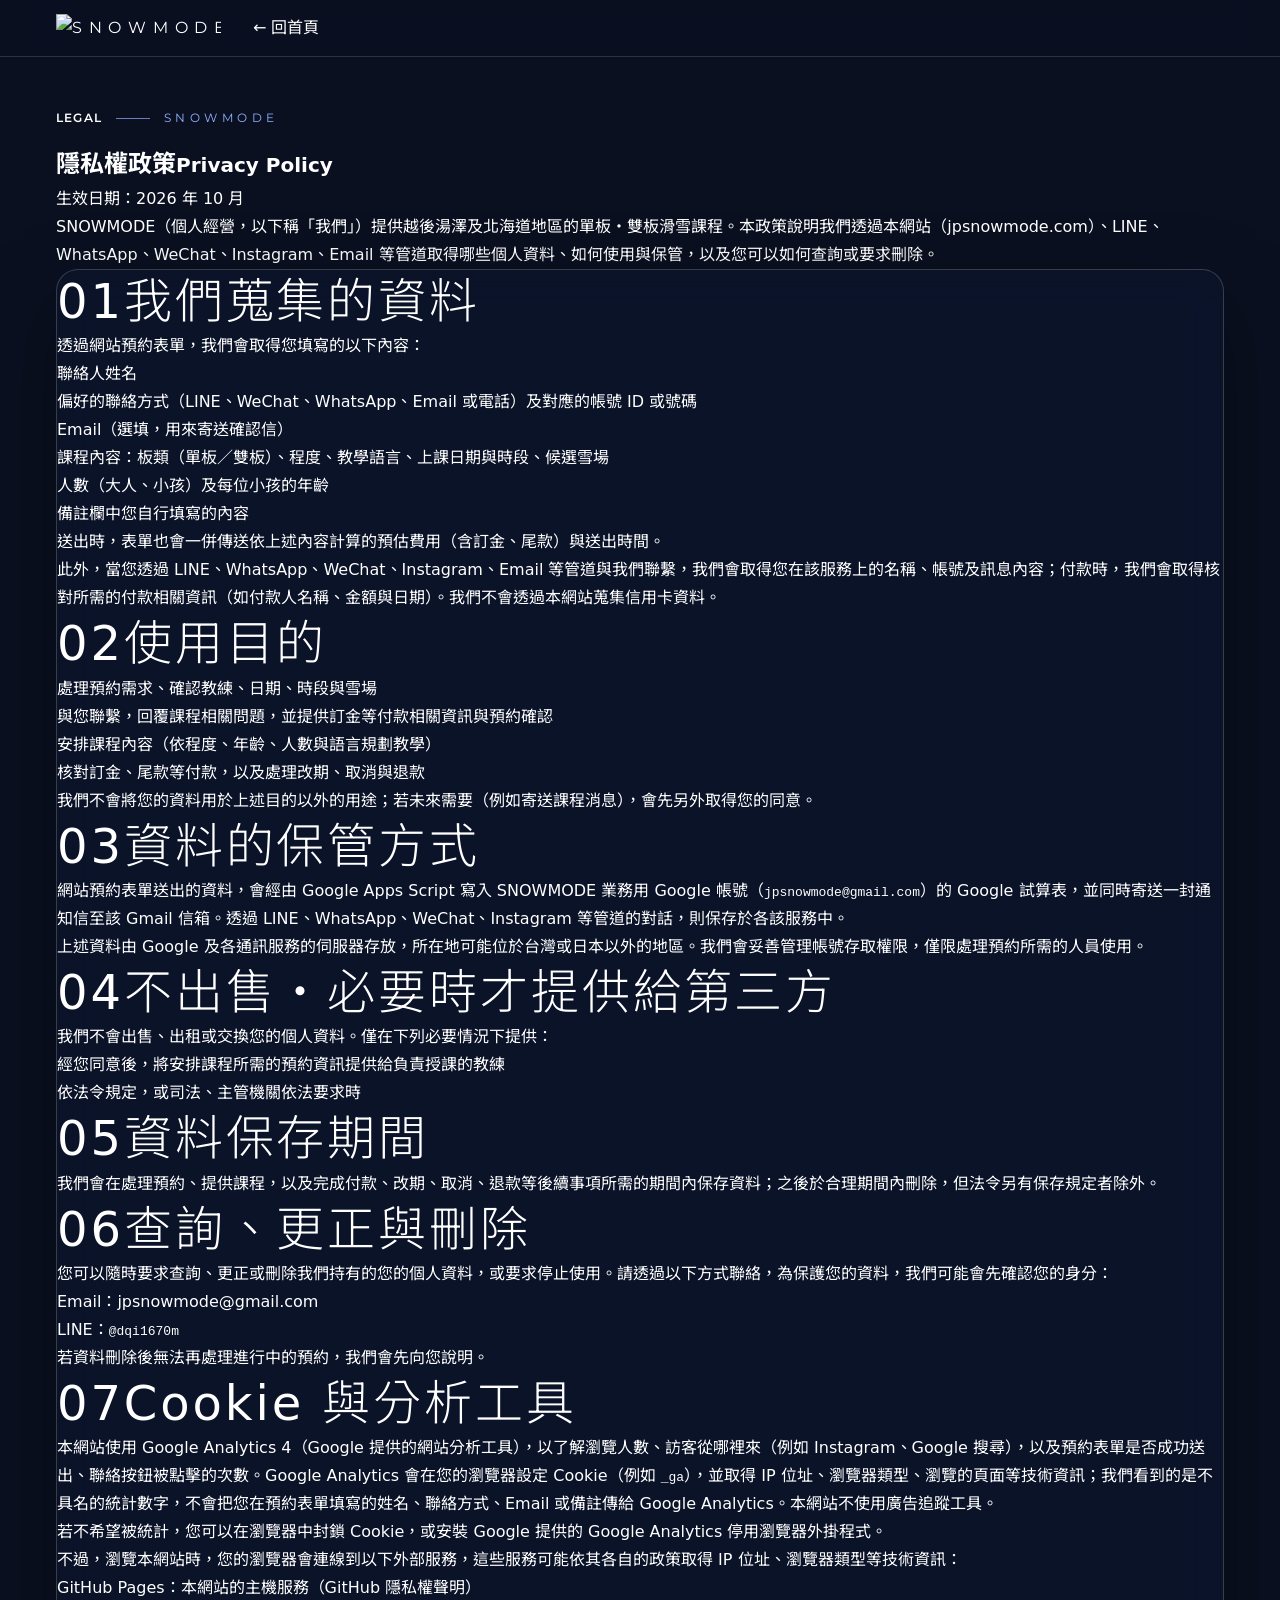
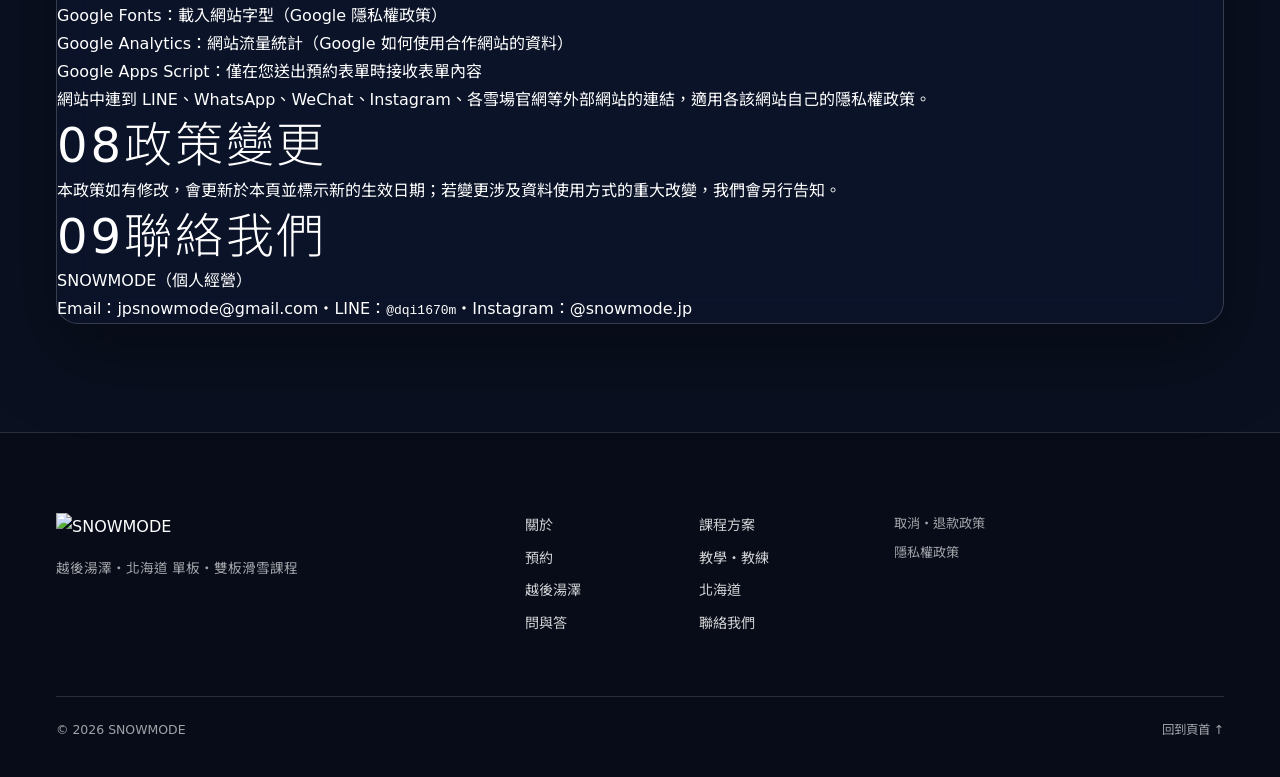
==== commit 3841b0e4: "Switch GA4 to new property G-GHJTJCBN95 (a930021521)" ====
--- a/privacy.html
+++ b/privacy.html
@@ -8,15 +8,15 @@
   (function(){try{var u=new URL(location.href),m=u.searchParams.get('me');
   if(m==='1')localStorage.setItem('snowmode_me','1');else if(m==='0')localStorage.removeItem('snowmode_me');
   if(m!==null){u.searchParams.delete('me');history.replaceState(history.state,'',u.pathname+u.search+u.hash);}
-  if(localStorage.getItem('snowmode_me')==='1')window['ga-disable-G-LVQTKBTQY5']=true;}catch(e){}})();
+  if(localStorage.getItem('snowmode_me')==='1')window['ga-disable-G-GHJTJCBN95']=true;}catch(e){}})();
 </script>
-<script async src="https://www.googletagmanager.com/gtag/js?id=G-LVQTKBTQY5"></script>
+<script async src="https://www.googletagmanager.com/gtag/js?id=G-GHJTJCBN95"></script>
 <script>
   window.dataLayer = window.dataLayer || [];
   function gtag(){dataLayer.push(arguments);}
   gtag('js', new Date());
 
-  gtag('config', 'G-LVQTKBTQY5');
+  gtag('config', 'G-GHJTJCBN95');
 </script>
 <title>隱私權政策｜SNOWMODE 滑雪學校</title>
 <meta name="theme-color" content="#0a1020">
--- a/style.css
+++ b/style.css
@@ -5,8 +5,8 @@
   --line:rgba(255,255,255,.14); --line-2:rgba(255,255,255,.28);
   --mute:rgba(255,255,255,.62); --ok:#7fe0b2; --warn:#ffcf8a; --bad:#ff9a9a;
   --r:22px; --pad:56px; --max:1200px;
-  --sans:"Noto Sans TC",system-ui,-apple-system,"PingFang TC","Microsoft JhengHei",sans-serif;
-  --lat:"Montserrat","Noto Sans TC",sans-serif;
+  --sans:system-ui,-apple-system,"PingFang TC","Hiragino Sans TC","Noto Sans TC","Noto Sans CJK TC","Microsoft JhengHei",sans-serif;
+  --lat:"Montserrat",-apple-system,"PingFang TC","Noto Sans CJK TC","Microsoft JhengHei",sans-serif;
 }
 *{box-sizing:border-box;margin:0;padding:0}
 html{scroll-behavior:smooth;scroll-padding-top:84px;-webkit-text-size-adjust:100%}
@@ -78,7 +78,7 @@
 
 /* ---------- hero ---------- */
 .hero{position:relative;min-height:100vh;min-height:100svh;display:grid;grid-template-columns:minmax(0,1fr) 400px;gap:56px;align-items:end;padding:130px var(--pad) 80px;overflow:hidden;isolation:isolate}
-.hero-bg{position:absolute;inset:0;z-index:-2;background:url(img/hero-yuzawa.jpg) center 45%/cover no-repeat;transform:scale(1.04);animation:heroZoom 18s ease-out both}
+.hero-bg{position:absolute;inset:0;z-index:-2;background:url(img/hero-yuzawa-1920.jpg) center 45%/cover no-repeat;transform:scale(1.04);animation:heroZoom 18s ease-out both}
 @keyframes heroZoom{from{transform:scale(1.12)}to{transform:scale(1.04)}}
 .hero::after{content:"";position:absolute;inset:0;z-index:-1;background:linear-gradient(180deg,rgba(10,16,32,.55) 0%,rgba(10,16,32,.1) 35%,rgba(10,16,32,.35) 65%,rgba(10,16,32,1) 100%),linear-gradient(90deg,rgba(10,16,32,.6),transparent 60%)}
 .eyebrow{font-family:var(--lat);font-size:.76rem;letter-spacing:.4em;color:var(--blue-3);margin-bottom:18px;text-shadow:0 1px 8px rgba(0,0,0,.4)}
@@ -128,7 +128,7 @@
 .lesson-inc li::before,.lesson-exc li::before{content:"";position:absolute;left:0;top:.55em;width:7px;height:7px;border-radius:50%}
 .lesson-inc li::before{background:var(--blue-2)}
 .lesson-exc li::before{background:rgba(255,255,255,.35)}
-.lesson-next{font-size:.88rem;line-height:1.7;color:var(--mute);margin:0;max-width:42em}
+.lesson-next{font-size:.88rem;line-height:1.7;color:var(--mute);margin:0}
 .lesson-next a{color:#fff;text-decoration:underline;text-underline-offset:3px}
 .lesson-next a:hover{color:var(--blue-2)}
 @media (max-width:720px){
@@ -1247,7 +1247,7 @@
 /* ===== iOS polish (mobile only, <=640px): 16px inputs (no iOS zoom), 44px tap targets, legible price/explanatory text, mobile hero ===== */
 @media (max-width:640px){
   .fld input,.fld select,.fld textarea,#quick input{font-size:16px}
-  .hero-bg{background-image:url(img/hero-yuzawa-m.jpg)}
+  .hero-bg{background-image:url(img/hero-m-opt5.jpg);background-image:image-set(url(img/hero-m-opt5.webp) type("image/webp"),url(img/hero-m-opt5.jpg) type("image/jpeg"))}
   .rs-zoom,.rs-link,.contact-card-action,.qr-toggle,.rv-more,.foot nav a,.pt-tabs button{min-height:44px}
   .lesson-next a,.foot-legal a,.foot-bottom a,.rs-mapfig figcaption span a{display:inline-block;padding:13px 0;margin:-13px 0}
   .rs-zoom,.contact-card-action,.pt-tabs button{display:inline-flex;align-items:center;justify-content:center}
@@ -1264,10 +1264,98 @@
 @media (max-width:640px){
   .hero{padding-top:34svh}
   .hero .hero-btn--line{background:rgba(10,16,32,.35)}
-  .hero .eyebrow,.hero .snow-hint,.hero .facts{display:none}
+  .hero .snow-hint,.hero .facts{display:none}
   .hero::after{background:linear-gradient(180deg,rgba(10,16,32,.35) 0%,rgba(10,16,32,0) 22%,rgba(10,16,32,.05) 50%,rgba(10,16,32,.5) 78%,var(--night) 100%)}
   .hero.ss:not(.is-on)::before{opacity:.35}
   .hero.ss:not(.is-on) .hero-bg{filter:grayscale(.2) saturate(.9) brightness(.95)}
   .hero .lead,.hero .hero-course,.hero .hero-eb{text-shadow:0 1px 3px rgba(0,0,0,.55),0 0 14px rgba(0,0,0,.35)}
   .hero h1{text-shadow:0 2px 12px rgba(0,0,0,.4)}
 }
+.lesson-sub{font-size:1.05rem;letter-spacing:.06em;margin:6px 0 12px;color:#fff}
+.lesson-flow{display:grid;grid-template-columns:repeat(5,minmax(0,1fr));gap:12px;margin:0 0 26px;padding:0;list-style:none}
+.lesson-flow li{display:flex;flex-direction:column;align-items:center;gap:10px;text-align:center;padding:18px 12px;border-radius:var(--r);border:1px solid rgba(255,255,255,.12);background:linear-gradient(160deg,rgba(255,255,255,.07),rgba(255,255,255,.02));font-size:.92rem;line-height:1.5;color:rgba(255,255,255,.88)}
+.lf-ico{display:grid;place-items:center;width:46px;height:46px;border-radius:50%;background:rgba(170,210,240,.12);color:#bfe0f5}
+.lf-ico svg{width:24px;height:24px}
+.lesson-steps{display:grid;grid-template-columns:repeat(2,minmax(0,1fr));gap:16px;margin:0 0 26px}
+.lesson-steps figure{margin:0}
+.lesson-steps img{display:block;width:100%;height:auto;border-radius:var(--r);border:1px solid rgba(255,255,255,.12)}
+.lesson-steps figcaption{margin-top:8px;text-align:center;font-size:.92rem;letter-spacing:.08em;color:rgba(255,255,255,.8)}
+@media (max-width:900px){.lesson-flow{grid-template-columns:repeat(2,minmax(0,1fr))}.lesson-flow li:last-child{grid-column:1/-1}}
+@media (max-width:640px){.lesson-steps{grid-template-columns:minmax(0,1fr)}.lesson-flow li{flex-direction:row;text-align:left;padding:14px}}
+.about-chips{display:flex;flex-direction:column;gap:10px;margin:14px 0 18px;padding:0;list-style:none}
+.about-chips li{display:flex;align-items:center;gap:12px;font-size:.98rem;color:rgba(255,255,255,.88)}
+.lesson-points h3{display:flex;align-items:center;gap:10px}
+.lesson-points h3 .lf-ico{width:36px;height:36px;flex:none}.lesson-points h3 .lf-ico svg{width:19px;height:19px}
+.about-chips .lf-ico{width:38px;height:38px;flex:none}.about-chips .lf-ico svg{width:20px;height:20px}
+.rs-more{margin:4px 0 10px}
+.rs-more summary{cursor:pointer;list-style:none;font-size:.85rem;letter-spacing:.06em;color:#bfe0f5;padding:6px 0}
+.rs-more summary::-webkit-details-marker{display:none}
+.rs-more summary::after{content:" ＋"}.rs-more[open] summary::after{content:" －"}
+.coach-note.is-collapsed .cn-text{column-count:1;max-height:9.5em;overflow:hidden;-webkit-mask-image:linear-gradient(180deg,#000 50%,transparent);mask-image:linear-gradient(180deg,#000 50%,transparent)}
+.lf-ico{border:1px solid rgba(207,228,243,.18);background:rgba(170,210,240,.08)!important;color:#d6e8f5}
+.lf-ico,.about-chips .lf-ico,.lesson-points h3 .lf-ico{display:flex!important;align-items:center;justify-content:center;flex:none;aspect-ratio:1/1;padding:0;margin:0;line-height:0;box-sizing:border-box}
+.lf-ico svg{display:block;margin:0;flex:none}
+.lesson-flow li .lf-ico{width:46px;height:46px;min-width:46px}
+.zoom{display:block;width:100%;padding:0;border:0;background:none;cursor:zoom-in;border-radius:var(--r)}
+.zoom:focus-visible{outline:2px solid #bfe0f5;outline-offset:3px}
+.zoom-hint{margin-left:.6em;font-size:.78rem;font-weight:400;letter-spacing:.06em;color:#bfe0f5;opacity:.85}
+.lightbox{padding:0;border:0;background:transparent;max-width:100vw;max-height:100vh;width:100vw;height:100vh;cursor:zoom-out}
+.lightbox::backdrop{background:rgba(5,8,16,.92)}
+.lightbox[open]{display:flex;align-items:center;justify-content:center}
+.lightbox img{max-width:96vw;max-height:96vh;width:auto;height:auto;object-fit:contain;border-radius:8px}
+.lb-close{position:fixed;top:14px;right:16px;width:44px;height:44px;border-radius:50%;border:1px solid rgba(255,255,255,.35);background:rgba(10,16,32,.7);color:#fff;font-size:26px;line-height:1;cursor:pointer}
+.prices-head{margin-top:72px}
+.lesson-scope-after{margin-top:24px}
+@media (max-width:640px){.prices-head{margin-top:52px}}
+.hero-bg{background-image:image-set(url(img/hero-yuzawa-1920.webp) type("image/webp"),url(img/hero-yuzawa-1920.jpg) type("image/jpeg"))}
+@media (max-width:640px){.hero-bg{background-image:image-set(url(img/hero-m-opt5.webp) type("image/webp"),url(img/hero-m-opt5.jpg) type("image/jpeg"))}}
+[data-live="price"].is-pending,#est-price.is-pending{font-size:.9rem;font-weight:500;color:rgba(255,255,255,.62);letter-spacing:.04em}
+.pt-surcharge{color:#bfe0f5;font-weight:500;margin-bottom:4px}
+
+/* ===== booking step 3: 手機號碼 (country code + number) + WhatsApp opt-in; success: big official-LINE button ===== */
+.phone-row{display:grid;grid-template-columns:minmax(0,9.5em) minmax(0,1fr);gap:8px}
+.phone-row.has-other{grid-template-columns:minmax(0,7em) minmax(0,5em) minmax(0,1fr)}
+.phone-row .phone-cc-other{text-align:center}
+.phone-hint{font-size:.76rem;color:var(--mute);line-height:1.6}
+.phone-wa{margin-top:4px;font-size:.84rem}
+.phone-wa input{accent-color:#25D366}
+.done-btn--big{flex-wrap:wrap;max-width:340px;min-height:56px;letter-spacing:.06em;line-height:1.4;text-align:center}
+.done-btn--big .nb{display:inline-block;white-space:nowrap}
+.done-send-ref{display:flex;flex-wrap:wrap;align-items:center;justify-content:center;gap:6px 10px;margin-top:12px;font-size:.88rem;color:#E2E6EB}
+.done-send-ref-v{font-family:var(--lat);font-weight:600;letter-spacing:.04em;white-space:nowrap;color:#fff;user-select:all}
+.done-contact .done-list{margin-top:18px}
+@media (max-width:640px){
+  .phone-row{grid-template-columns:minmax(0,9.6em) minmax(0,1fr)}
+  .phone-row select{padding-left:10px;padding-right:6px}
+  .phone-row.has-other{grid-template-columns:minmax(0,9.6em) minmax(0,1fr);row-gap:8px}
+  .phone-row.has-other #phone{grid-column:1/-1}
+  .done-btn--big{font-size:.98rem;padding:12px 18px}
+  .done-send-ref .done-mini{grid-column:auto;grid-row:auto}
+}
+
+/* ===== 頂部公告列 ===== */
+:root{--announce-h:36px}
+.announce{position:fixed;top:0;left:0;right:0;z-index:51;height:var(--announce-h);display:flex;align-items:center;justify-content:center;padding:0 44px;background:linear-gradient(90deg,#0a1020,#13213f 50%,#0a1020);border-bottom:1px solid rgba(207,220,255,.22);color:#E2E6EB;font-size:.86rem;letter-spacing:.04em}
+.announce[hidden]{display:none}
+.announce-link{display:inline-flex;align-items:center;gap:8px;color:inherit;text-decoration:none;white-space:nowrap;overflow:hidden;text-overflow:ellipsis;max-width:100%}
+.announce-link:hover{color:#fff}
+.announce-link:hover .announce-arrow{transform:translateX(3px)}
+.announce-arrow{color:#cfdcff;transition:transform .2s}
+.announce-short{display:none}
+.announce-x{position:absolute;right:10px;top:50%;transform:translateY(-50%);width:28px;height:28px;border:0;border-radius:50%;background:transparent;color:rgba(226,230,235,.7);font-size:13px;line-height:1;cursor:pointer}
+.announce-x:hover{color:#fff;background:rgba(255,255,255,.08)}
+.has-announce .nav{top:var(--announce-h)}
+html.has-announce{scroll-padding-top:calc(84px + var(--announce-h))}
+@media (max-width:640px){
+  :root{--announce-h:32px}
+  .announce{font-size:.78rem;padding:0 38px 0 14px;letter-spacing:.02em}
+  .announce-full{display:none}.announce-short{display:inline}
+  .announce-x{right:6px}
+}
+
+/* LINE fallback when the booking backend is down */
+#line-fallback{margin:12px 0;padding:14px;border:1px solid rgba(255,255,255,.18);border-radius:12px;background:rgba(255,255,255,.04);font-size:14px;line-height:1.6}
+#line-fallback p{margin:0 0 10px}
+#line-fallback .lf-btn{display:inline-block;padding:10px 16px;border-radius:999px;background:#06C755;color:#fff;font-weight:700;text-decoration:none;margin:0 8px 8px 0}
+#line-fallback .lf-copy{padding:9px 14px;border-radius:999px;border:1px solid rgba(255,255,255,.35);background:transparent;color:inherit;cursor:pointer}
+#line-fallback pre{white-space:pre-wrap;margin:10px 0 0;font:inherit;font-size:13px;opacity:.8}
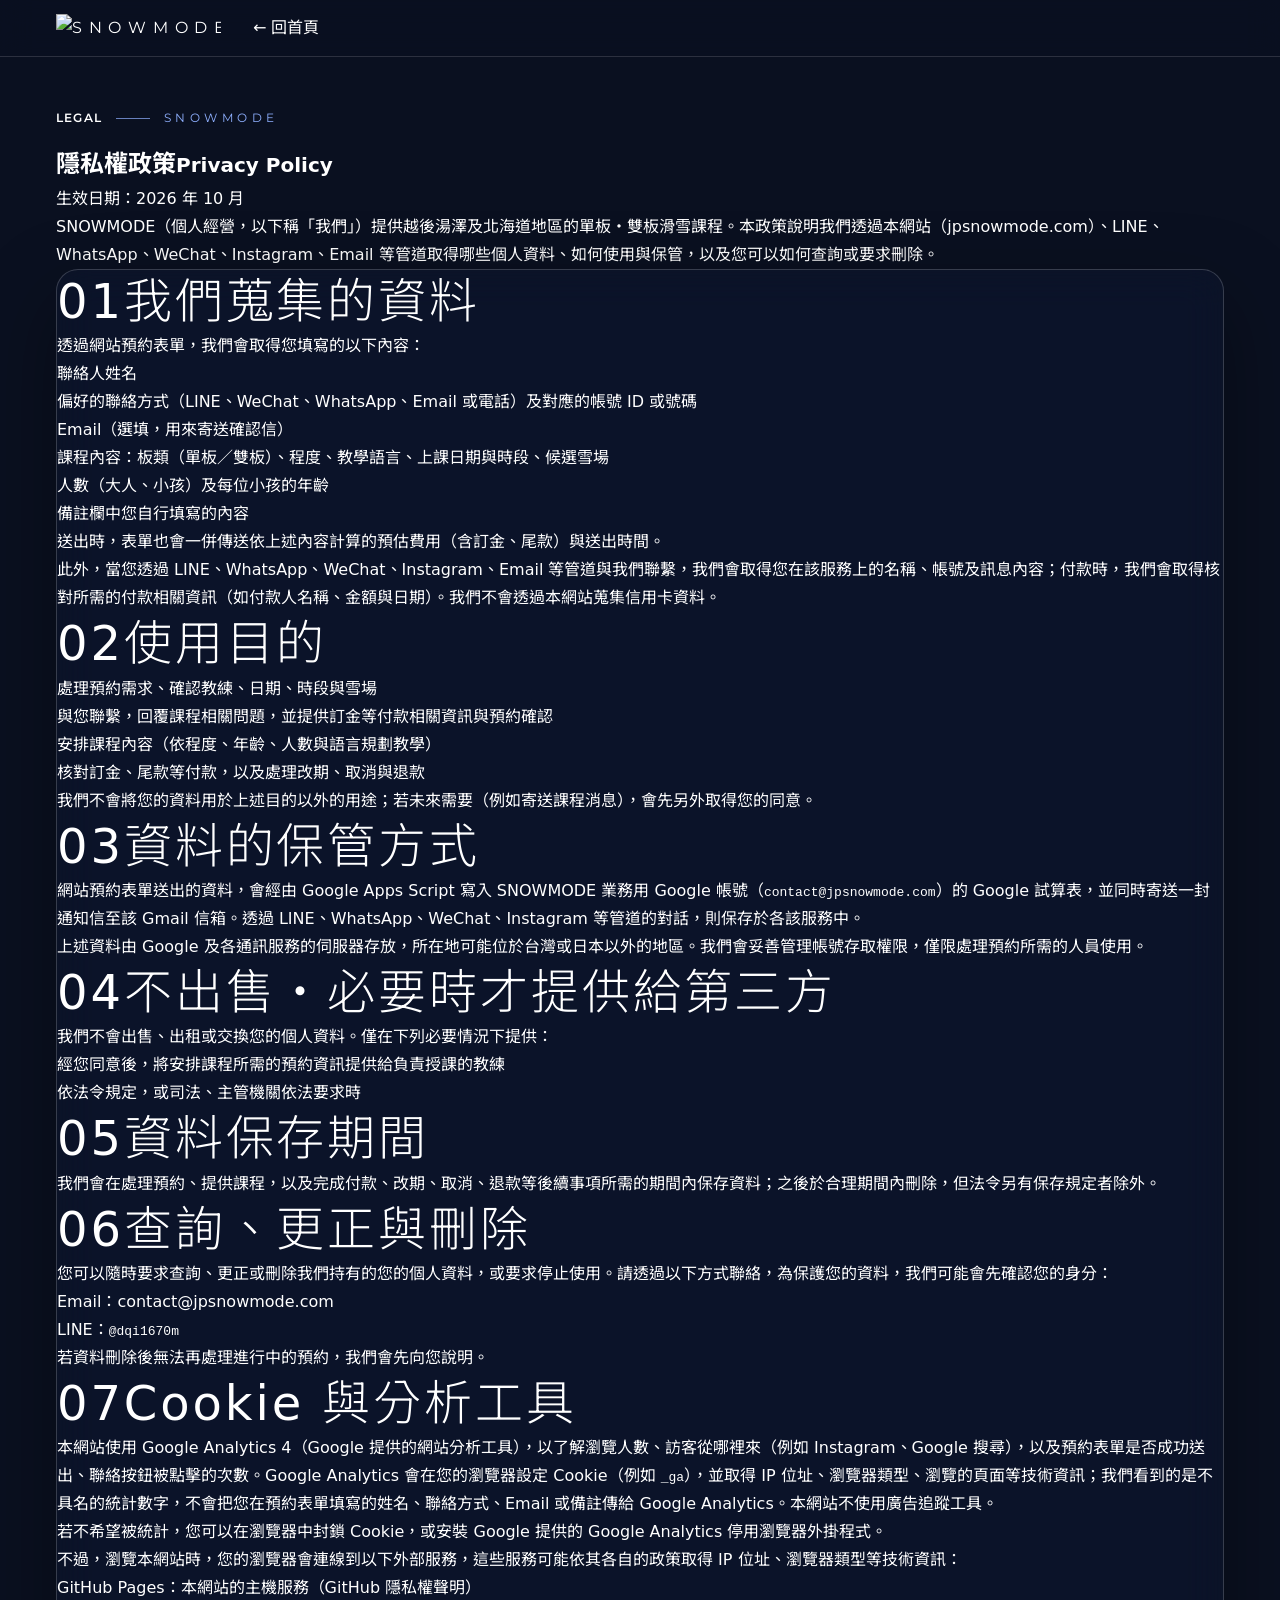
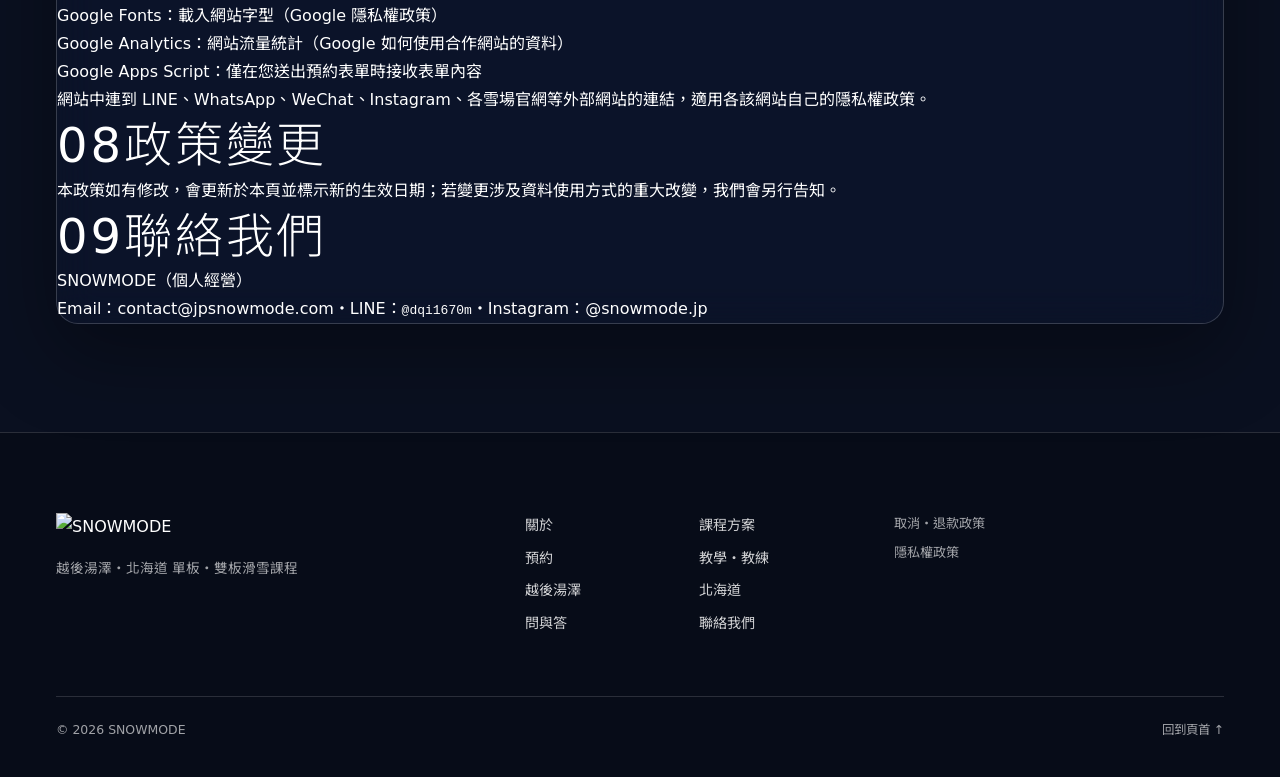
==== commit 6884f2ac: "Replace old email with contact@jpsnowmode.com" ====
--- a/privacy.html
+++ b/privacy.html
@@ -69,7 +69,7 @@
     <p>我們不會將您的資料用於上述目的以外的用途；若未來需要（例如寄送課程消息），會先另外取得您的同意。</p>
 
     <h2><span>03</span>資料的保管方式</h2>
-    <p>網站預約表單送出的資料，會經由 Google Apps Script 寫入 SNOWMODE 業務用 Google 帳號（<code>jpsnowmode@gmail.com</code>）的 Google 試算表，並同時寄送一封通知信至該 Gmail 信箱。透過 LINE、WhatsApp、WeChat、Instagram 等管道的對話，則保存於各該服務中。</p>
+    <p>網站預約表單送出的資料，會經由 Google Apps Script 寫入 SNOWMODE 業務用 Google 帳號（<code>contact@jpsnowmode.com</code>）的 Google 試算表，並同時寄送一封通知信至該 Gmail 信箱。透過 LINE、WhatsApp、WeChat、Instagram 等管道的對話，則保存於各該服務中。</p>
     <p>上述資料由 Google 及各通訊服務的伺服器存放，所在地可能位於台灣或日本以外的地區。我們會妥善管理帳號存取權限，僅限處理預約所需的人員使用。</p>
 
     <h2><span>04</span>不出售・必要時才提供給第三方</h2>
@@ -85,7 +85,7 @@
     <h2><span>06</span>查詢、更正與刪除</h2>
     <p>您可以隨時要求查詢、更正或刪除我們持有的您的個人資料，或要求停止使用。請透過以下方式聯絡，為保護您的資料，我們可能會先確認您的身分：</p>
     <ul>
-      <li>Email：<a href="mailto:jpsnowmode@gmail.com">jpsnowmode@gmail.com</a></li>
+      <li>Email：<a href="mailto:contact@jpsnowmode.com">contact@jpsnowmode.com</a></li>
       <li>LINE：<code>@dqi1670m</code></li>
     </ul>
     <p>若資料刪除後無法再處理進行中的預約，我們會先向您說明。</p>
@@ -106,7 +106,7 @@
     <p>本政策如有修改，會更新於本頁並標示新的生效日期；若變更涉及資料使用方式的重大改變，我們會另行告知。</p>
 
     <h2><span>09</span>聯絡我們</h2>
-    <p>SNOWMODE（個人經營）<br>Email：<a href="mailto:jpsnowmode@gmail.com">jpsnowmode@gmail.com</a>・LINE：<code>@dqi1670m</code>・Instagram：<a href="https://www.instagram.com/snowmode.jp/" target="_blank" rel="noopener">@snowmode.jp</a></p>
+    <p>SNOWMODE（個人經營）<br>Email：<a href="mailto:contact@jpsnowmode.com">contact@jpsnowmode.com</a>・LINE：<code>@dqi1670m</code>・Instagram：<a href="https://www.instagram.com/snowmode.jp/" target="_blank" rel="noopener">@snowmode.jp</a></p>
   </div>
 </article>
 </main>
